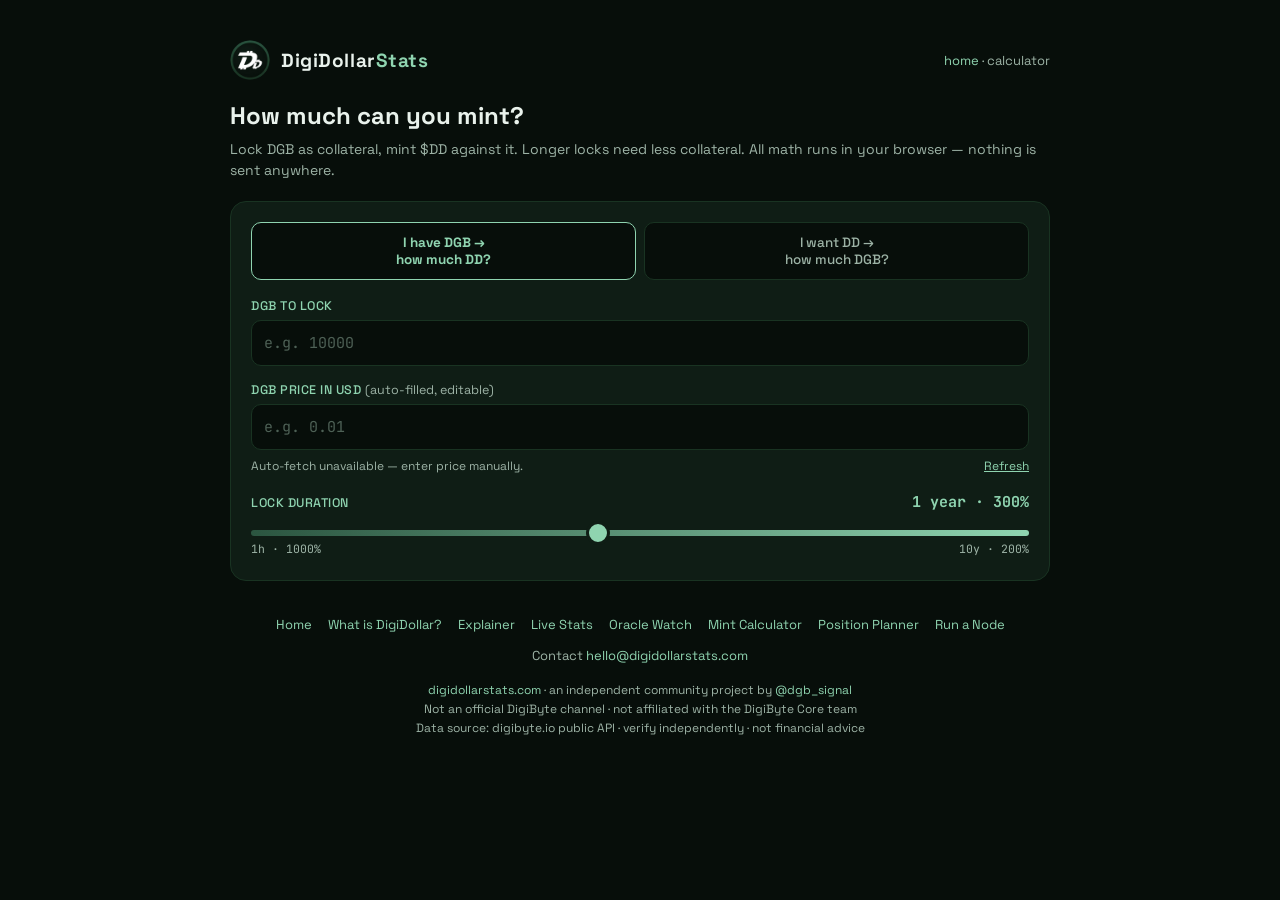
==== calculator.html @ 36911e1e "Add files via upload" ====
<!DOCTYPE html>
<html lang="en">
<head>
<meta charset="UTF-8">
<meta name="viewport" content="width=device-width, initial-scale=1">
<title>DigiDollar Mint Calculator — DigiDollarStats</title>
  <meta name="description" content="DigiDollar mint calculator: pick a lock duration and see the collateral ratio, DGB required per $DD, fixed USD debt, and unlock date — at the live DGB price.">
  <link rel="canonical" href="https://digidollarstats.com/calculator">
  <meta name="theme-color" content="#070E0A">
  <link rel="icon" href="/favicon.ico" sizes="any">
  <link rel="icon" type="image/png" sizes="32x32" href="/favicon-32x32.png">
  <link rel="apple-touch-icon" sizes="180x180" href="/apple-touch-icon.png">
  <meta property="og:title" content="DigiDollar Mint Calculator — DigiDollarStats">
  <meta property="og:description" content="See exactly how much DGB to lock per $DD minted, at every duration tier.">
  <meta property="og:image" content="https://digidollarstats.com/og-image.png">
  <meta name="twitter:card" content="summary_large_image">

<link rel="icon" type="image/png" sizes="16x16" href="/favicon-16x16.png">
<link rel="manifest" href="/site.webmanifest">
<meta property="og:type" content="website">
<meta property="og:url" content="https://digidollarstats.com/calculator">
<meta property="og:image:width" content="1200">
<meta property="og:image:height" content="630">
<meta property="og:site_name" content="DigiDollarStats">
<meta name="twitter:title" content="DigiDollar Mint Calculator — DigiDollarStats">
<meta name="twitter:description" content="Pick a lock duration and see the collateral ratio, DGB required per $DD, fixed USD debt, and unlock date. Live DGB price.">
<meta name="twitter:image" content="https://digidollarstats.com/og-image.png">
<link rel="preconnect" href="https://fonts.googleapis.com">
<link rel="preconnect" href="https://fonts.gstatic.com" crossorigin>
<link href="https://fonts.googleapis.com/css2?family=Space+Grotesk:wght@400;500;700&family=JetBrains+Mono:wght@400;600;700&display=swap" rel="stylesheet">
<style>
  :root{
    --bg:#070E0A; --card:#0F1D15; --ring:#2B5540; --ring-soft:#193322;
    --mint:#8FD4B0; --text:#E9F2EC; --muted:#9DB3A6; --amber:#D9B36C;
  }
  *{box-sizing:border-box;margin:0;padding:0}
  html{background:#070E0A}
  body{
    background:var(--bg); color:var(--text);
    font-family:'Space Grotesk',system-ui,sans-serif;
    min-height:100vh; display:flex; flex-direction:column; align-items:center;
    padding:26px 16px 50px;
  }
  .wrap{width:100%;max-width:540px}
  @media (min-width:900px){
    .wrap{max-width:820px}
    body{padding:40px 24px 70px}
  }

  header{display:flex;align-items:center;gap:11px;margin-bottom:22px}
  .crumb{margin-left:auto;font-size:13px;color:#9DB3A6}
  .crumb a{color:#8FD4B0;text-decoration:none}
  .crumb a:hover{text-decoration:underline}
  .bars{display:flex;align-items:flex-end;gap:3px;height:24px}
  .bars span{width:5px;background:linear-gradient(180deg,var(--mint),var(--ring));border-radius:2px}
  .bars span:nth-child(1){height:7px}.bars span:nth-child(2){height:11px}
  .bars span:nth-child(3){height:15px}.bars span:nth-child(4){height:20px}
  .bars span:nth-child(5){height:24px}
  .logo{width:40px;height:40px;border-radius:50%;object-fit:cover}
  .homelink{display:inline-flex;align-items:center;gap:11px;text-decoration:none;color:inherit}
  .brand{font-weight:700;letter-spacing:.03em;font-size:19px}
  .brand em{font-style:normal;color:var(--mint)}
  .brand small{display:block;font-weight:400;color:var(--muted);font-size:11.5px}

  h1{font-size:24px;font-weight:700;line-height:1.2;margin-bottom:8px}
  .sub{color:var(--muted);font-size:14px;line-height:1.5;margin-bottom:20px}

  .card{background:var(--card);border:1px solid var(--ring-soft);border-radius:16px;padding:20px;margin-bottom:16px}

  .modes{display:grid;grid-template-columns:1fr 1fr;gap:8px;margin-bottom:18px}
  .mode{
    background:var(--bg);border:1px solid var(--ring-soft);color:var(--muted);
    border-radius:10px;padding:11px 8px;font-family:inherit;font-size:13.5px;
    font-weight:500;cursor:pointer;
  }
  .mode.on{border-color:var(--mint);color:var(--mint);font-weight:700}
  .mode:focus-visible{outline:2px solid var(--mint);outline-offset:2px}

  label{display:block;font-size:12.5px;font-weight:500;letter-spacing:.04em;color:var(--mint);margin-bottom:6px;text-transform:uppercase}
  .hint{color:var(--muted);text-transform:none;letter-spacing:0;font-weight:400}
  input[type=text]{
    width:100%;background:var(--bg);border:1px solid var(--ring-soft);border-radius:10px;
    color:var(--text);font-family:'JetBrains Mono',monospace;font-size:15px;
    padding:12px;margin-bottom:16px;
  }
  input:focus{outline:2px solid var(--ring);outline-offset:1px}
  input::placeholder{color:#4E6156}

  .pricestatus{color:var(--muted);font-size:12px;margin:-10px 0 16px;display:flex;justify-content:space-between;align-items:center;gap:8px}
  .pricestatus .ok{color:var(--mint)}
  .pricestatus button{background:none;border:none;color:var(--mint);font-family:inherit;font-size:12px;cursor:pointer;padding:2px 0;text-decoration:underline}
  .pricestatus button:focus-visible{outline:2px solid var(--mint);outline-offset:2px}

  .tierlabel{display:flex;justify-content:space-between;align-items:baseline;margin-bottom:8px}
  .tierval{font-family:'JetBrains Mono',monospace;font-weight:700;color:var(--mint);font-size:15px}
  input[type=range]{
    width:100%;appearance:none;-webkit-appearance:none;height:6px;border-radius:3px;
    background:linear-gradient(90deg,var(--ring),var(--mint));outline:none;margin:6px 0 4px;
  }
  input[type=range]::-webkit-slider-thumb{
    appearance:none;-webkit-appearance:none;width:24px;height:24px;border-radius:50%;
    background:var(--mint);border:3px solid var(--card);cursor:pointer;
  }
  input[type=range]:focus-visible{outline:2px solid var(--mint);outline-offset:4px}
  .tiernote{display:flex;justify-content:space-between;color:var(--muted);font-size:11.5px;font-family:'JetBrains Mono',monospace;margin-bottom:4px}

  .results{display:none}
  .results.show{display:block}
  .big{
    text-align:center;padding:6px 0 14px;
  }
  .big .k{color:var(--muted);font-size:12.5px;letter-spacing:.05em;text-transform:uppercase;margin-bottom:6px}
  .big .v{font-family:'JetBrains Mono',monospace;font-weight:700;font-size:clamp(28px,7.5vw,38px);color:var(--mint)}
  .rows{border-top:1px solid var(--ring-soft)}
  .row{display:flex;justify-content:space-between;gap:12px;padding:11px 0;border-bottom:1px solid var(--ring-soft);font-size:14px}
  .row .k{color:var(--muted)}
  .row .v{font-family:'JetBrains Mono',monospace;font-weight:600;text-align:right}

  .warn{
    border-left:3px solid var(--amber);padding:10px 0 10px 14px;
    color:var(--muted);font-size:13px;line-height:1.6;margin-top:16px;
  }
  .warn b{color:var(--amber)}

  footer{color:var(--muted);font-size:12px;text-align:center;line-height:1.6;margin-top:6px}
  footer a{color:var(--mint);text-decoration:none}
  /* footer nav + contact */
  .footnav{display:flex;flex-wrap:wrap;justify-content:center;gap:8px 16px;margin-bottom:12px;font-size:13px;line-height:1.5}
  .footnav a{color:var(--mint);text-decoration:none}
  .footnav a:hover{text-decoration:underline}
  .footcontact{margin-bottom:14px;font-size:13px;color:var(--muted)}
  .footcontact a{color:var(--mint);text-decoration:none}
  .footcontact a:hover{text-decoration:underline}
  footer{border-top:1px solid var(--line);padding-top:18px}
</style>
<script type="application/ld+json">
{
  "@context": "https://schema.org",
  "@type": "WebApplication",
  "name": "DigiDollar Mint Calculator",
  "description": "Compare all ten DigiDollar lock durations: collateral ratio, DGB required per $DD minted, fixed USD debt, and unlock date.",
  "url": "https://digidollarstats.com/calculator",
  "applicationCategory": "FinanceApplication",
  "operatingSystem": "Any",
  "offers": {
    "@type": "Offer",
    "price": "0",
    "priceCurrency": "USD"
  },
  "isAccessibleForFree": true,
  "creator": {
    "@type": "Organization",
    "name": "DGB Signal",
    "url": "https://x.com/dgb_signal"
  },
  "creditText": "Independent community project. Not an official DigiByte channel. Not financial advice."
}
</script>
</head>
<body>
<div class="wrap">
  <header>
    <a class="homelink" href="/" aria-label="DigiDollarStats home">
    <img class="logo" src="/icon-192.png" width="40" height="40" alt="DigiDollarStats logo">
    <div class="brand">DigiDollar<em>Stats</em></div>
    </a>
    <nav class="crumb"><a href="/">home</a> · <span>calculator</span></nav>
  </header>

  <h1>How much can you mint?</h1>
  <p class="sub">Lock DGB as collateral, mint $DD against it. Longer locks need less collateral. All math runs in your browser — nothing is sent anywhere.</p>

  <div class="card">
    <div class="modes" role="tablist">
      <button class="mode on" id="modeDGB" role="tab">I have DGB →<br>how much DD?</button>
      <button class="mode" id="modeDD" role="tab">I want DD →<br>how much DGB?</button>
    </div>

    <label for="amount" id="amountLabel">DGB to lock</label>
    <input type="text" id="amount" inputmode="decimal" placeholder="e.g. 10000" autocomplete="off">

    <label for="price">DGB price in USD <span class="hint">(auto-filled, editable)</span></label>
    <input type="text" id="price" inputmode="decimal" placeholder="e.g. 0.01" autocomplete="off">
    <div class="pricestatus"><span id="priceStatus">Fetching live price…</span><button id="priceRefresh" type="button">Refresh</button></div>

    <div class="tierlabel">
      <label style="margin:0">Lock duration</label>
      <span class="tierval" id="tierText">1 year · 300%</span>
    </div>
    <input type="range" id="tier" min="0" max="9" step="1" value="4" aria-label="Lock duration tier">
    <div class="tiernote"><span>1h · 1000%</span><span>10y · 200%</span></div>
  </div>

  <div class="card results" id="results">
    <div class="big">
      <div class="k" id="resultLabel">You could mint</div>
      <div class="v" id="resultVal">—</div>
    </div>
    <div id="limitNote" style="display:none;text-align:center;color:var(--amber);font-size:13px;margin:-6px 0 12px"></div>
    <div class="rows">
      <div class="row"><span class="k">Collateral ratio</span><span class="v" id="rRatio">—</span></div>
      <div class="row"><span class="k">Collateral value</span><span class="v" id="rCollat">—</span></div>
      <div class="row"><span class="k">Debt (fixed in USD)</span><span class="v" id="rDebt">—</span></div>
      <div class="row"><span class="k">To unlock, burn</span><span class="v" id="rBurn">—</span></div>
      <div class="row"><span class="k">Earliest unlock date</span><span class="v" id="rDate">—</span></div>
    </div>
    <p class="warn"><b>Know the deal before you lock:</b> your debt is fixed in USD — you must burn the exact DD amount minted to unlock your collateral, and not before the timelock ends. No margin calls and no forced liquidations, but also <b>no early exit</b>. If you spend your DD, you'll need to reacquire that amount later. This is liquidity against your own coins — not free money.</p>
  </div>

  <footer>
    <nav class="footnav" aria-label="Footer">
      <a href="/">Home</a>
      <a href="/what-is-digidollar">What is DigiDollar?</a>
      <a href="/explain">Explainer</a>
      <a href="/live">Live Stats</a>
      <a href="/oracle">Oracle Watch</a>
      <a href="/calculator">Mint Calculator</a>
      <a href="/planner">Position Planner</a>
      <a href="/node">Run a Node</a>
    </nav>
    <div class="footcontact">Contact <a href="mailto:hello@digidollarstats.com">hello@digidollarstats.com</a></div>
    <a href="/">digidollarstats.com</a> · an independent community project by <a href="https://x.com/dgb_signal">@dgb_signal</a><br>
    Not an official DigiByte channel · not affiliated with the DigiByte Core team<br>
    Data source: digibyte.io public API · verify independently · not financial advice
  </footer>
</div>

<script>
  const TIERS = [
    {label:'1 hour',  ratio:1000, ms:3600e3},
    {label:'30 days', ratio:500,  ms:30*864e5},
    {label:'90 days', ratio:400,  ms:90*864e5},
    {label:'180 days',ratio:350,  ms:180*864e5},
    {label:'1 year',  ratio:300,  ms:365*864e5},
    {label:'2 years', ratio:275,  ms:730*864e5},
    {label:'3 years', ratio:250,  ms:1095*864e5},
    {label:'5 years', ratio:225,  ms:1825*864e5},
    {label:'7 years', ratio:212,  ms:2555*864e5},
    {label:'10 years',ratio:200,  ms:3650*864e5},
  ];

  const amount = document.getElementById('amount');
  const price = document.getElementById('price');
  const tier = document.getElementById('tier');
  const tierText = document.getElementById('tierText');
  const results = document.getElementById('results');
  const modeDGB = document.getElementById('modeDGB');
  const modeDD = document.getElementById('modeDD');
  const amountLabel = document.getElementById('amountLabel');

  let mode = 'dgb';

  const fmtUSD = n => '$' + n.toLocaleString('en-US',{minimumFractionDigits:2,maximumFractionDigits:2});
  const fmtDGB = n => n.toLocaleString('en-US',{maximumFractionDigits:2}) + ' DGB';
  const fmtDD  = n => n.toLocaleString('en-US',{minimumFractionDigits:2,maximumFractionDigits:2}) + ' $DD';

  function setMode(m){
    mode = m;
    modeDGB.classList.toggle('on', m==='dgb');
    modeDD.classList.toggle('on', m==='dd');
    amountLabel.textContent = m==='dgb' ? 'DGB to lock' : 'DD you want to mint';
    amount.placeholder = m==='dgb' ? 'e.g. 10000' : 'e.g. 100';
    calc();
  }
  modeDGB.addEventListener('click', ()=>setMode('dgb'));
  modeDD.addEventListener('click', ()=>setMode('dd'));

  function calc(){
    const t = TIERS[+tier.value];
    tierText.textContent = t.label + ' · ' + t.ratio + '%';

    const a = parseFloat(amount.value);
    const p = parseFloat(price.value);
    if (!isFinite(a) || a<=0 || !isFinite(p) || p<=0){ results.classList.remove('show'); return; }

    const ratio = t.ratio/100;
    let dd, dgb;
    if (mode==='dgb'){ dgb = a; dd = (a*p)/ratio; }
    else { dd = a; dgb = (a*ratio)/p; }

    const unlock = new Date(Date.now()+t.ms);

    document.getElementById('resultLabel').textContent = mode==='dgb' ? 'You could mint' : 'You would need to lock';
    document.getElementById('resultVal').textContent = mode==='dgb' ? fmtDD(dd) : fmtDGB(dgb);
    document.getElementById('rRatio').textContent = t.ratio + '% (' + t.label + ' lock)';
    document.getElementById('rCollat').textContent = fmtDGB(dgb) + ' ≈ ' + fmtUSD(dgb*p);
    document.getElementById('rDebt').textContent = fmtUSD(dd);
    document.getElementById('rBurn').textContent = fmtDD(dd);
    document.getElementById('rDate').textContent = unlock.toLocaleDateString('en-US',{year:'numeric',month:'short',day:'numeric'});
    const ln = document.getElementById('limitNote');
    if (dd < 100){ ln.textContent = '⚠ Below protocol minimum — mints start at $100 per transaction.'; ln.style.display='block'; }
    else if (dd > 100000){ ln.textContent = '⚠ Above protocol maximum — mints are capped at $100,000 per transaction.'; ln.style.display='block'; }
    else { ln.style.display='none'; }
    results.classList.add('show');
  }

  [amount, price].forEach(el=>el.addEventListener('input', calc));
  tier.addEventListener('input', calc);

  // ---- live price (CoinGecko), with manual fallback ----
  const priceStatus = document.getElementById('priceStatus');
  const priceRefresh = document.getElementById('priceRefresh');
  let priceEdited = false;
  price.addEventListener('input', ()=>{ priceEdited = true; priceStatus.textContent = 'Manual price'; });

  async function fetchPrice(force){
    if (priceEdited && !force) return;
    priceStatus.textContent = 'Fetching live price…';
    try{
      const r = await fetch('https://api.coingecko.com/api/v3/simple/price?ids=digibyte&vs_currencies=usd');
      if(!r.ok) throw new Error('HTTP '+r.status);
      const j = await r.json();
      const p = j?.digibyte?.usd;
      if(!isFinite(p) || p<=0) throw new Error('bad data');
      price.value = p;
      priceEdited = false;
      priceStatus.innerHTML = '<span class="ok">Live · CoinGecko · ' +
        new Date().toLocaleTimeString('en-US',{hour:'2-digit',minute:'2-digit'}) + '</span>';
      calc();
    }catch(e){
      priceStatus.textContent = 'Auto-fetch unavailable — enter price manually.';
    }
  }
  priceRefresh.addEventListener('click', ()=>fetchPrice(true));
  fetchPrice(false);
</script>
</body>
</html>
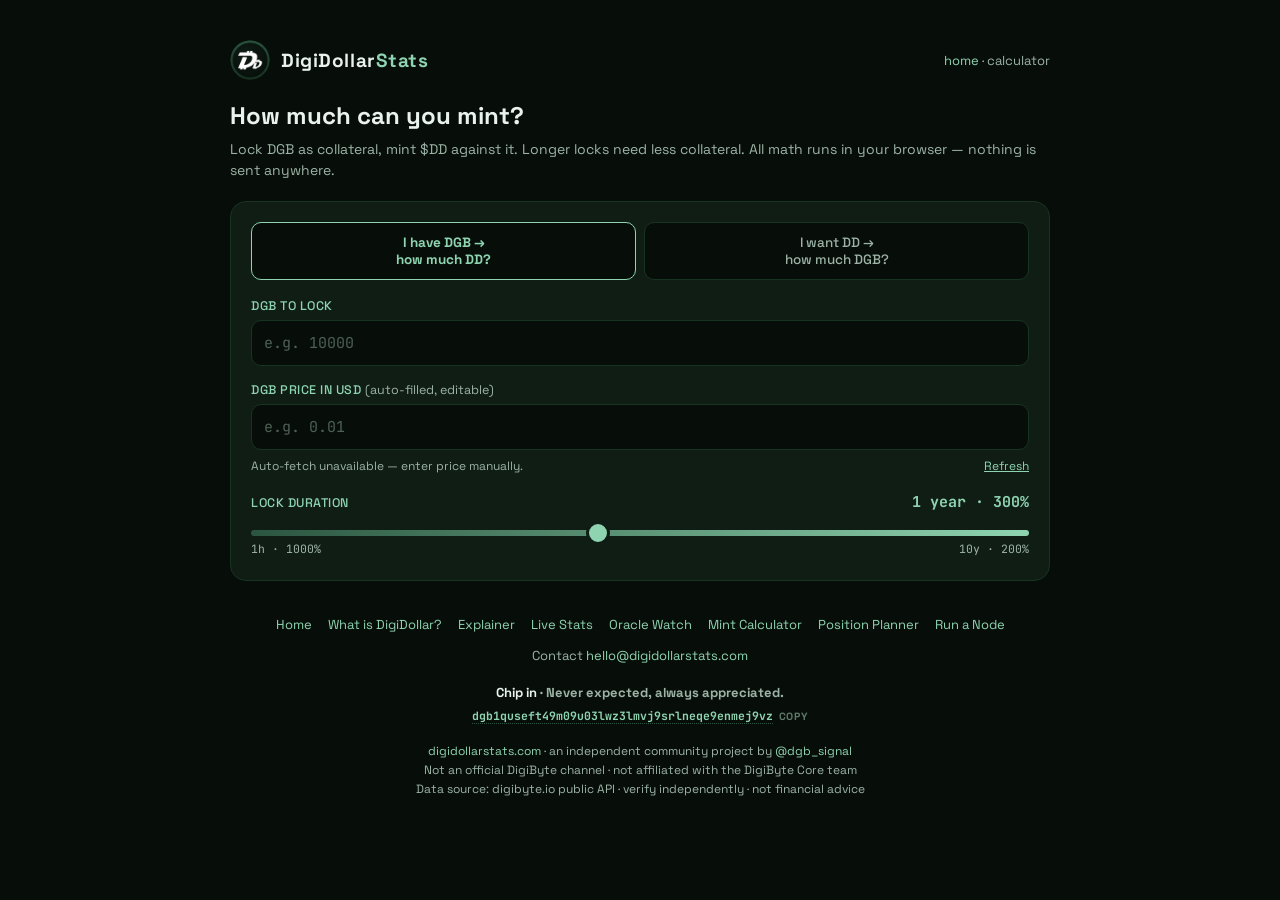
==== commit 937bdd15: "Add files via upload" ====
--- a/calculator.html
+++ b/calculator.html
@@ -12,7 +12,7 @@
   <link rel="apple-touch-icon" sizes="180x180" href="/apple-touch-icon.png">
   <meta property="og:title" content="DigiDollar Mint Calculator — DigiDollarStats">
   <meta property="og:description" content="See exactly how much DGB to lock per $DD minted, at every duration tier.">
-  <meta property="og:image" content="https://digidollarstats.com/og-image.png">
+  <meta property="og:image" content="https://digidollarstats.com/og-calculator.png">
   <meta name="twitter:card" content="summary_large_image">
 
 <link rel="icon" type="image/png" sizes="16x16" href="/favicon-16x16.png">
@@ -24,7 +24,7 @@
 <meta property="og:site_name" content="DigiDollarStats">
 <meta name="twitter:title" content="DigiDollar Mint Calculator — DigiDollarStats">
 <meta name="twitter:description" content="Pick a lock duration and see the collateral ratio, DGB required per $DD, fixed USD debt, and unlock date. Live DGB price.">
-<meta name="twitter:image" content="https://digidollarstats.com/og-image.png">
+<meta name="twitter:image" content="https://digidollarstats.com/og-calculator.png">
 <link rel="preconnect" href="https://fonts.googleapis.com">
 <link rel="preconnect" href="https://fonts.gstatic.com" crossorigin>
 <link href="https://fonts.googleapis.com/css2?family=Space+Grotesk:wght@400;500;700&family=JetBrains+Mono:wght@400;600;700&display=swap" rel="stylesheet">
@@ -131,6 +131,12 @@
   .footcontact{margin-bottom:14px;font-size:13px;color:var(--muted)}
   .footcontact a{color:var(--mint);text-decoration:none}
   .footcontact a:hover{text-decoration:underline}
+  .footdonate{margin-bottom:14px;font-size:13px;color:var(--muted);line-height:1.8;font-weight:700}
+  .footdonate .fdlabel{color:var(--text);font-weight:700}
+  .footdonate .fdaddr{font-family:'JetBrains Mono',monospace;font-weight:700;font-size:11.5px;color:var(--mint);cursor:pointer;word-break:break-all;border-bottom:1px dotted var(--ring)}
+  .footdonate .fdaddr:hover{color:var(--text)}
+  .footdonate .fdhint{font-weight:700;font-size:10.5px;letter-spacing:.05em;text-transform:uppercase;color:var(--dim,#5f7a6b);margin-left:6px;white-space:nowrap}
+  .footdonate .fdhint.ok{color:var(--mint)}
   footer{border-top:1px solid var(--line);padding-top:18px}
 </style>
 <script type="application/ld+json">
@@ -219,6 +225,10 @@
       <a href="/node">Run a Node</a>
     </nav>
     <div class="footcontact">Contact <a href="mailto:hello@digidollarstats.com">hello@digidollarstats.com</a></div>
+    <div class="footdonate">
+      <span class="fdlabel">Chip in</span> · Never expected, always appreciated.<br>
+      <span class="fdaddr" id="fdDgb" role="button" tabindex="0" title="Click to copy">dgb1quseft49m09u03lwz3lmvj9srlneqe9enmej9vz</span><span class="fdhint" id="fdDgbHint">copy</span>
+    </div>
     <a href="/">digidollarstats.com</a> · an independent community project by <a href="https://x.com/dgb_signal">@dgb_signal</a><br>
     Not an official DigiByte channel · not affiliated with the DigiByte Core team<br>
     Data source: digibyte.io public API · verify independently · not financial advice
@@ -324,5 +334,21 @@
   priceRefresh.addEventListener('click', ()=>fetchPrice(true));
   fetchPrice(false);
 </script>
+<script>
+(function(){
+  var addr = "dgb1quseft49m09u03lwz3lmvj9srlneqe9enmej9vz";
+  var fel = document.getElementById("fdDgb");
+  var fhint = document.getElementById("fdDgbHint");
+  if(!fel || !fhint) return;
+  function fcopy(){
+    navigator.clipboard.writeText(addr).then(function(){
+      fhint.classList.add("ok"); fhint.textContent = "copied \u2713";
+      setTimeout(function(){ fhint.classList.remove("ok"); fhint.textContent = "copy"; }, 1600);
+    }).catch(function(){});
+  }
+  fel.addEventListener("click", fcopy);
+  fel.addEventListener("keydown", function(e){ if(e.key==="Enter"||e.key===" "){ e.preventDefault(); fcopy(); } });
+})();
+</script>
 </body>
 </html>
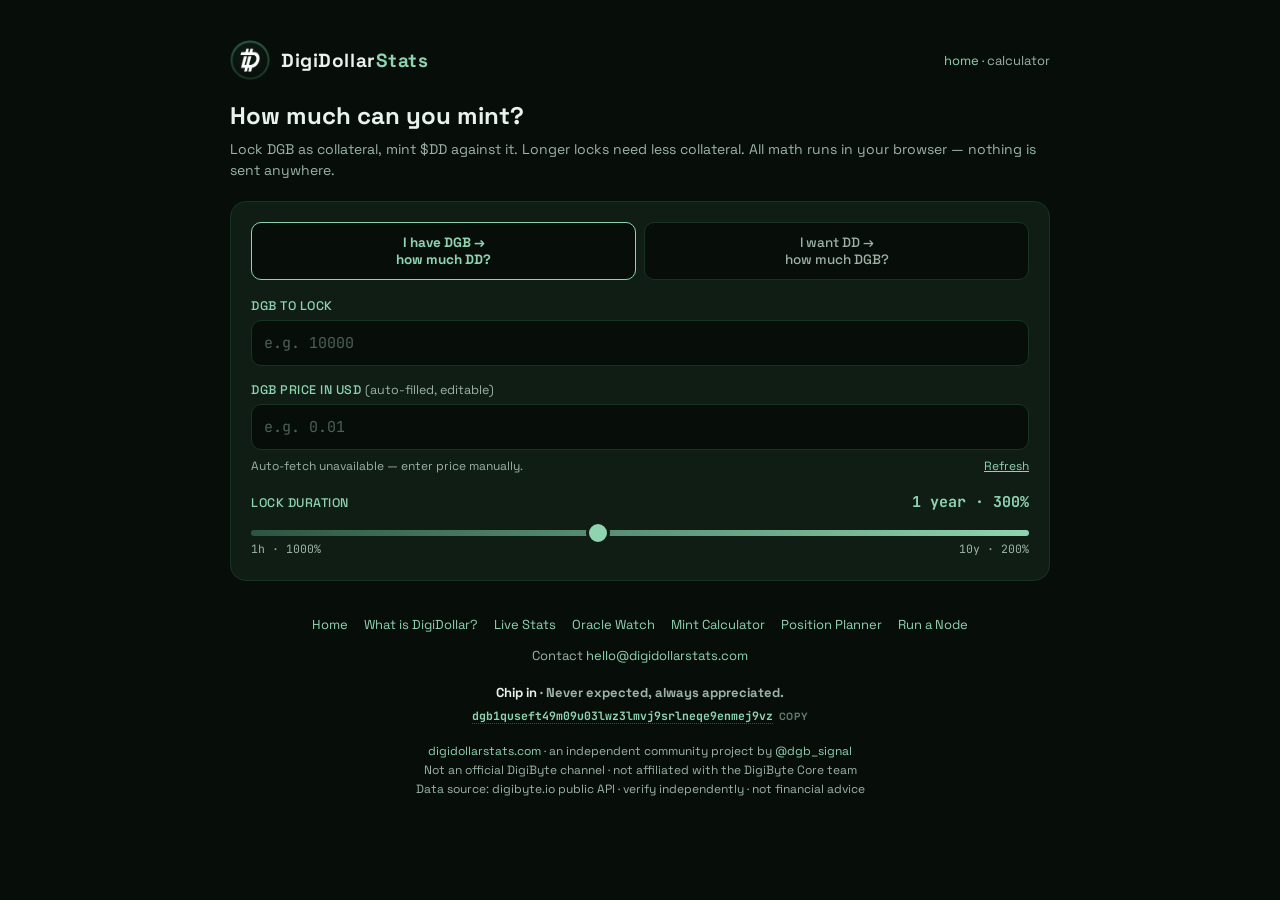
==== commit f3e1e206: "Add files via upload" ====
--- a/calculator.html
+++ b/calculator.html
@@ -217,7 +217,6 @@
     <nav class="footnav" aria-label="Footer">
       <a href="/">Home</a>
       <a href="/what-is-digidollar">What is DigiDollar?</a>
-      <a href="/explain">Explainer</a>
       <a href="/live">Live Stats</a>
       <a href="/oracle">Oracle Watch</a>
       <a href="/calculator">Mint Calculator</a>
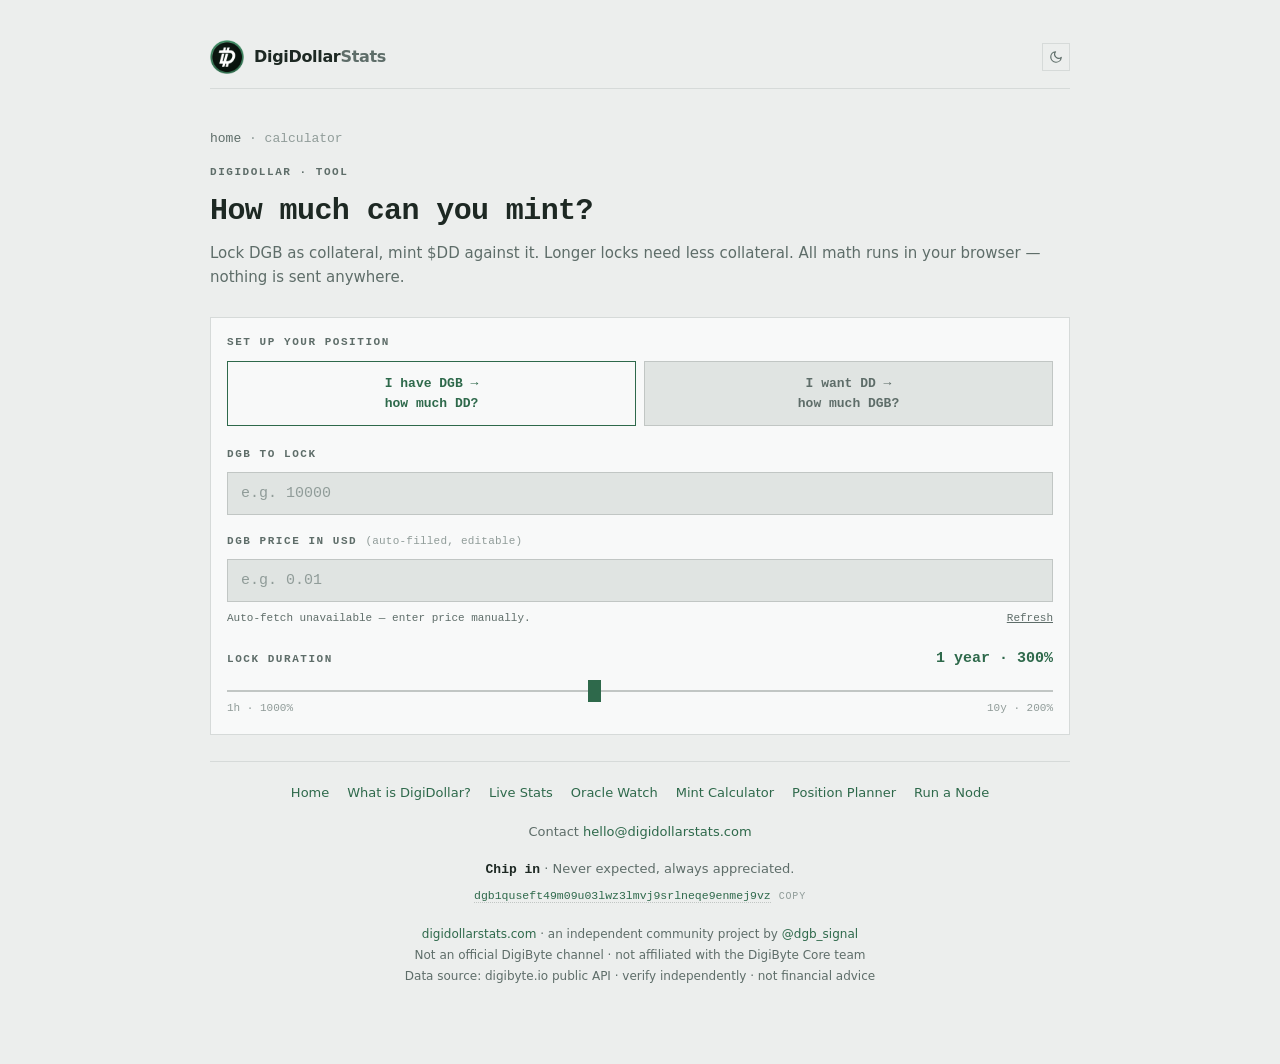
==== commit 5ba054ea: "Add files via upload" ====
--- a/calculator.html
+++ b/calculator.html
@@ -5,140 +5,396 @@
 <meta name="viewport" content="width=device-width, initial-scale=1">
 <title>DigiDollar Mint Calculator — DigiDollarStats</title>
   <meta name="description" content="DigiDollar mint calculator: pick a lock duration and see the collateral ratio, DGB required per $DD, fixed USD debt, and unlock date — at the live DGB price.">
+  <meta name="keywords" content="DigiDollar calculator, mint calculator, DGB collateral, collateral ratio, lock duration, DD minting">
   <link rel="canonical" href="https://digidollarstats.com/calculator">
-  <meta name="theme-color" content="#070E0A">
-  <link rel="icon" href="/favicon.ico" sizes="any">
-  <link rel="icon" type="image/png" sizes="32x32" href="/favicon-32x32.png">
-  <link rel="apple-touch-icon" sizes="180x180" href="/apple-touch-icon.png">
+
+  <meta property="og:type" content="website">
+  <meta property="og:url" content="https://digidollarstats.com/calculator">
+  <meta property="og:site_name" content="DigiDollarStats">
   <meta property="og:title" content="DigiDollar Mint Calculator — DigiDollarStats">
   <meta property="og:description" content="See exactly how much DGB to lock per $DD minted, at every duration tier.">
   <meta property="og:image" content="https://digidollarstats.com/og-calculator.png">
+  <meta property="og:image:width" content="1200">
+  <meta property="og:image:height" content="630">
   <meta name="twitter:card" content="summary_large_image">
-
-<link rel="icon" type="image/png" sizes="16x16" href="/favicon-16x16.png">
-<link rel="manifest" href="/site.webmanifest">
-<meta property="og:type" content="website">
-<meta property="og:url" content="https://digidollarstats.com/calculator">
-<meta property="og:image:width" content="1200">
-<meta property="og:image:height" content="630">
-<meta property="og:site_name" content="DigiDollarStats">
-<meta name="twitter:title" content="DigiDollar Mint Calculator — DigiDollarStats">
-<meta name="twitter:description" content="Pick a lock duration and see the collateral ratio, DGB required per $DD, fixed USD debt, and unlock date. Live DGB price.">
-<meta name="twitter:image" content="https://digidollarstats.com/og-calculator.png">
+  <meta name="twitter:title" content="DigiDollar Mint Calculator — DigiDollarStats">
+  <meta name="twitter:description" content="Pick a lock duration and see the collateral ratio, DGB required per $DD, fixed USD debt, and unlock date. Live DGB price.">
+  <meta name="twitter:image" content="https://digidollarstats.com/og-calculator.png">
+  <meta name="robots" content="index, follow">
+  <meta name="theme-color" content="#1A1D1C" id="themeColor">
+<script>
+(function(){
+  var t=null;
+  try{ t=localStorage.getItem('dds-theme'); }catch(e){}
+  if(t!=='light'&&t!=='dark'){
+    t=(window.matchMedia&&window.matchMedia('(prefers-color-scheme: light)').matches)?'light':'dark';
+  }
+  document.documentElement.setAttribute('data-theme',t);
+})();
+</script>
+  <link rel="icon" href="/favicon.ico" sizes="any">
+  <link rel="icon" type="image/png" sizes="32x32" href="/favicon-32x32-light.png" media="(prefers-color-scheme: light)">
+  <link rel="icon" type="image/png" sizes="16x16" href="/favicon-16x16-light.png" media="(prefers-color-scheme: light)">
+  <link rel="icon" type="image/png" sizes="32x32" href="/favicon-32x32.png">
+  <link rel="icon" type="image/png" sizes="16x16" href="/favicon-16x16.png">
+  <link rel="apple-touch-icon" sizes="180x180" href="/apple-touch-icon.png">
+  <link rel="manifest" href="/site.webmanifest">
+
 <link rel="preconnect" href="https://fonts.googleapis.com">
 <link rel="preconnect" href="https://fonts.gstatic.com" crossorigin>
-<link href="https://fonts.googleapis.com/css2?family=Space+Grotesk:wght@400;500;700&family=JetBrains+Mono:wght@400;600;700&display=swap" rel="stylesheet">
+<link href="https://fonts.googleapis.com/css2?family=IBM+Plex+Mono:wght@400;600&family=IBM+Plex+Sans:wght@400;600&display=swap" rel="stylesheet">
+
 <style>
   :root{
-    --bg:#070E0A; --card:#0F1D15; --ring:#2B5540; --ring-soft:#193322;
-    --mint:#8FD4B0; --text:#E9F2EC; --muted:#9DB3A6; --amber:#D9B36C;
-  }
+    /* ---- Ash · dark (default) ---- */
+    --field:#1A1D1C;
+    --panel:#232726;
+    --well:#151817;
+    --hover:#1F2322;
+    --rule:#333837;
+    --rule2:#4B5250;
+    --text:#E8ECEA;
+    --muted:#98A29F;
+    --dim:#6B7573;
+    --signal:#7FC9A4;
+    --amber:#D4A96A;
+
+    --mono:'IBM Plex Mono',ui-monospace,monospace;
+    --sans:'IBM Plex Sans',system-ui,sans-serif;
+
+    --t-hero:clamp(40px,13vw,68px);
+    --t-h1:clamp(23px,5.6vw,30px);
+    --t-h2:17px;
+    --t-body:15px;
+    --t-small:13px;
+    --t-micro:11px;
+
+    --gap:26px;
+  }
+  /* ---- Ash · light ---- */
+  html[data-theme="light"]{
+    --field:#ECEEED;
+    --panel:#F8F9F9;
+    --well:#E0E4E2;
+    --hover:#E7EAE9;
+    --rule:#D6DAD9;
+    --rule2:#C1C6C4;
+    --text:#1D2823;
+    --muted:#5E6D69;
+    --dim:#909C99;
+    --signal:#2E694B;
+    --amber:#8B6328;
+  }
+
   *{box-sizing:border-box;margin:0;padding:0}
-  html{background:#070E0A}
+  html{background:var(--field)}
   body{
-    background:var(--bg); color:var(--text);
-    font-family:'Space Grotesk',system-ui,sans-serif;
-    min-height:100vh; display:flex; flex-direction:column; align-items:center;
-    padding:26px 16px 50px;
-  }
-  .wrap{width:100%;max-width:540px}
-  @media (min-width:900px){
-    .wrap{max-width:820px}
-    body{padding:40px 24px 70px}
-  }
-
-  header{display:flex;align-items:center;gap:11px;margin-bottom:22px}
-  .crumb{margin-left:auto;font-size:13px;color:#9DB3A6}
-  .crumb a{color:#8FD4B0;text-decoration:none}
-  .crumb a:hover{text-decoration:underline}
-  .bars{display:flex;align-items:flex-end;gap:3px;height:24px}
-  .bars span{width:5px;background:linear-gradient(180deg,var(--mint),var(--ring));border-radius:2px}
-  .bars span:nth-child(1){height:7px}.bars span:nth-child(2){height:11px}
-  .bars span:nth-child(3){height:15px}.bars span:nth-child(4){height:20px}
-  .bars span:nth-child(5){height:24px}
-  .logo{width:40px;height:40px;border-radius:50%;object-fit:cover}
-  .homelink{display:inline-flex;align-items:center;gap:11px;text-decoration:none;color:inherit}
-  .brand{font-weight:700;letter-spacing:.03em;font-size:19px}
-  .brand em{font-style:normal;color:var(--mint)}
-  .brand small{display:block;font-weight:400;color:var(--muted);font-size:11.5px}
-
-  h1{font-size:24px;font-weight:700;line-height:1.2;margin-bottom:8px}
-  .sub{color:var(--muted);font-size:14px;line-height:1.5;margin-bottom:20px}
-
-  .card{background:var(--card);border:1px solid var(--ring-soft);border-radius:16px;padding:20px;margin-bottom:16px}
-
-  .modes{display:grid;grid-template-columns:1fr 1fr;gap:8px;margin-bottom:18px}
+    background:var(--field);
+    color:var(--text);
+    font-family:var(--sans);
+    font-size:var(--t-body);
+    line-height:1.6;
+    -webkit-font-smoothing:antialiased;
+    min-height:100vh;
+    display:flex;flex-direction:column;align-items:center;
+    padding:20px 18px 54px;
+  }
+  .wrap{width:100%;max-width:600px}
+  a{color:var(--signal)}
+  :focus-visible{outline:2px solid var(--signal);outline-offset:2px}
+
+  /* one label treatment for the whole page */
+  .eyebrow{
+    font-family:var(--mono);font-size:var(--t-micro);font-weight:600;
+    letter-spacing:.14em;text-transform:uppercase;color:var(--muted);
+  }
+
+  /* ---------- masthead ---------- */
+  .masthead{
+    display:flex;align-items:center;justify-content:space-between;gap:14px;
+    padding-bottom:14px;border-bottom:1px solid var(--rule);margin-bottom:30px;
+  }
+  .homelink{display:flex;align-items:center;gap:10px;text-decoration:none;color:inherit}
+  .logo{width:34px;height:34px;object-fit:cover;display:block}
+  html[data-theme="dark"]  .logo-lt{display:none}
+  html[data-theme="light"] .logo-dk{display:none}
+  .brand{font-family:var(--sans);font-weight:600;font-size:16px;letter-spacing:-.02em}
+  .brand em{font-style:normal;color:var(--muted)}
+  .status{display:inline-flex;align-items:center;gap:7px;white-space:nowrap}
+  .status .sdot{width:6px;height:6px;background:var(--signal);flex-shrink:0}
+  .controls{display:flex;align-items:center;gap:12px}
+  .themetoggle{
+    width:28px;height:28px;flex-shrink:0;
+    display:flex;align-items:center;justify-content:center;
+    background:transparent;border:1px solid var(--rule);color:var(--muted);
+    cursor:pointer;padding:0;
+  }
+  .themetoggle:hover{color:var(--signal);border-color:var(--rule2)}
+  .themetoggle svg{width:14px;height:14px}
+  html[data-theme="light"] .themetoggle .i-sun{display:none}
+  html[data-theme="dark"]  .themetoggle .i-moon{display:none}
+  .status.err{color:var(--amber)}
+  .status.err .sdot{background:var(--amber)}
+
+  /* ---------- hero ---------- */
+  h1{
+    font-family:var(--mono);font-weight:600;font-size:var(--t-h1);
+    line-height:1.25;letter-spacing:-.02em;margin-bottom:10px;
+  }
+  .lede{color:var(--muted);font-size:var(--t-body);max-width:54ch;margin-bottom:28px}
+
+  .readout{
+    background:var(--panel);border:1px solid var(--rule);
+    padding:22px 20px 20px;position:relative;margin-bottom:var(--gap);
+  }
+  .readout .eyebrow{display:block;margin-bottom:12px}
+  .supply{
+    font-family:var(--mono);font-weight:600;font-size:var(--t-hero);
+    line-height:1;letter-spacing:-.035em;font-variant-numeric:tabular-nums;
+    word-break:break-word;
+  }
+  .supply .unit{font-size:.26em;letter-spacing:0;color:var(--accent, var(--muted));margin-left:.4em;font-weight:400;white-space:nowrap}
+  .updated{color:var(--muted);font-size:var(--t-small);margin-top:14px;font-family:var(--mono)}
+
+  /* ---------- signature: collateral bar ---------- */
+  .backing{margin-top:20px;padding-top:18px;border-top:1px solid var(--rule)}
+  .backingtop{display:flex;justify-content:space-between;align-items:baseline;gap:12px;margin-bottom:9px}
+  .backingval{font-family:var(--mono);font-weight:600;font-size:var(--t-h2);font-variant-numeric:tabular-nums}
+  .track{position:relative;height:12px;background:var(--well);border:1px solid var(--rule)}
+  .fill{position:absolute;inset:1px auto 1px 1px;width:0;background:var(--signal)}
+  @media (prefers-reduced-motion:no-preference){.fill{transition:width .5s ease-out}}
+  .fill.warn{background:var(--amber)}
+  .tick{position:absolute;top:-4px;bottom:-4px;left:25%;width:1px;background:var(--accent, var(--rule2))}
+  .scale{
+    display:flex;justify-content:space-between;margin-top:7px;
+    font-family:var(--mono);font-size:10px;color:var(--muted);letter-spacing:.04em;
+  }
+  .scale .mid{position:absolute;left:25%;transform:translateX(-50%)}
+  .scalewrap{position:relative}
+  .backingnote{color:var(--muted);font-size:var(--t-small);margin-top:12px}
+
+  /* ---------- figures ---------- */
+  .figs{display:grid;grid-template-columns:1fr 1fr;gap:12px;margin-bottom:var(--gap)}
+  .fig{background:var(--panel);border:1px solid var(--rule);padding:15px;position:relative}
+  .fig .sharebtn{top:10px;right:10px}
+  .fig.sharing .eyebrow{padding-right:26px}
+  a.fig{display:block;text-decoration:none;color:inherit}
+  a.fig .go{position:absolute;right:12px;bottom:11px;color:var(--rule2);font-family:var(--mono);font-size:var(--t-small);line-height:1}
+  a.fig:hover{border-color:var(--rule2)}
+  a.fig:hover .go{color:var(--accent, var(--signal))}
+  .fig .eyebrow{display:block;margin-bottom:8px}
+  .fig .eyebrow .coin{width:13px;height:13px;vertical-align:-2px;margin-right:6px}
+  .figv{
+    display:block;font-family:var(--mono);font-weight:600;font-size:var(--t-h2);
+    line-height:1.2;font-variant-numeric:tabular-nums;word-break:break-word;
+  }
+
+  /* ---------- status panel ---------- */
+  .panel{background:var(--panel);border:1px solid var(--rule);padding:16px;margin-bottom:var(--gap)}
+  .panel .eyebrow{display:block;margin-bottom:10px}
+  .srow{
+    display:flex;justify-content:space-between;align-items:baseline;gap:16px;
+    padding:10px 0;border-bottom:1px solid var(--rule);
+  }
+  .srow .k{color:var(--muted);font-size:var(--t-small)}
+  .srow .v{
+    font-family:var(--mono);font-weight:600;font-size:var(--t-small);
+    font-variant-numeric:tabular-nums;text-align:right;
+  }
+  .srow .v.warn{color:var(--amber)}
+
+  details.notes{margin-top:2px}
+  details.notes summary{
+    cursor:pointer;list-style:none;padding:12px 0;color:var(--muted);
+    font-size:var(--t-small);font-family:var(--mono);
+  }
+  details.notes summary::-webkit-details-marker{display:none}
+  details.notes summary::after{content:" [+]";color:var(--rule2)}
+  details.notes[open] summary::after{content:" [–]"}
+  details.notes ul{list-style:none;padding-bottom:8px}
+  details.notes li{color:var(--muted);font-size:var(--t-small);padding:7px 0;border-top:1px solid var(--rule)}
+  details.notes li b{color:var(--text);font-weight:600;font-family:var(--mono)}
+
+  /* ---------- tools ---------- */
+  .tools{border-top:1px solid var(--rule);margin-bottom:var(--gap)}
+  .tools .eyebrow{display:block;padding:16px 0 4px}
+  .tool{
+    display:block;text-decoration:none;color:inherit;
+    padding:15px 30px 15px 0;border-bottom:1px solid var(--rule);position:relative;
+  }
+  .tool h3{font-family:var(--mono);font-weight:600;font-size:var(--t-h2);letter-spacing:-.01em;margin-bottom:4px}
+  .tool p{color:var(--muted);font-size:var(--t-small);max-width:56ch}
+  .tool .go{position:absolute;right:2px;top:16px;color:var(--rule2);font-family:var(--mono)}
+  .tool:hover{background:var(--hover)}
+  .tool:hover .go{color:var(--accent, var(--signal))}
+  .tool:hover h3{color:var(--signal)}
+
+  /* ---------- house rules ---------- */
+  .house{
+    border-left:2px solid var(--rule2);padding:2px 0 2px 16px;
+    color:var(--muted);font-size:var(--t-small);margin-bottom:34px;
+  }
+  .house b{color:var(--text);font-weight:600;font-family:var(--mono)}
+
+  /* ---------- share ---------- */
+  .sharebtn{
+    position:absolute;top:16px;right:16px;width:28px;height:28px;
+    display:flex;align-items:center;justify-content:center;
+    background:transparent;border:1px solid var(--rule);color:var(--muted);
+    cursor:pointer;padding:0;
+  }
+  .sharebtn:hover{color:var(--signal);border-color:var(--rule2)}
+  .sharebtn svg{width:14px;height:14px}
+  .sharebtn.ok{color:var(--signal);border-color:var(--rule2)}
+
+  /* ---------- calculator page only ---------- */
+  .crumb{font-family:var(--mono);font-size:var(--t-small);color:var(--dim);margin-bottom:14px}
+  .crumb a{color:var(--muted);text-decoration:none}
+  .crumb a:hover{color:var(--signal)}
+  .kicker{display:block;margin-bottom:12px}
+  .lede{max-width:none}
+
+  /* ---------- form controls (shared by calculator + planner) ---------- */
+  label,.fld{
+    display:block;font-family:var(--mono);font-size:var(--t-micro);font-weight:600;
+    letter-spacing:.14em;text-transform:uppercase;color:var(--muted);margin-bottom:8px;
+  }
+  .hint{text-transform:none;letter-spacing:.02em;font-weight:400;color:var(--dim)}
+
+  input[type=text],input[type=date]{
+    width:100%;background:var(--well);border:1px solid var(--rule2);color:var(--text);
+    font-family:var(--mono);font-size:15px;font-weight:600;padding:12px 13px;
+    font-variant-numeric:tabular-nums;
+  }
+  input[type=text]:focus,input[type=date]:focus{outline:none;border-color:var(--signal)}
+  input::placeholder{color:var(--dim);font-weight:400}
+  input[type=date]{color-scheme:dark}
+  html[data-theme="light"] input[type=date]{color-scheme:light}
+
+  input[type=range]{
+    width:100%;appearance:none;-webkit-appearance:none;height:2px;
+    background:var(--rule2);outline:none;margin:12px 0 8px;
+  }
+  input[type=range]::-webkit-slider-thumb{
+    appearance:none;-webkit-appearance:none;width:13px;height:22px;
+    background:var(--signal);border:none;cursor:pointer;
+  }
+  input[type=range]::-moz-range-thumb{
+    width:13px;height:22px;background:var(--signal);
+    border:none;border-radius:0;cursor:pointer;
+  }
+  input[type=range]:focus-visible{outline:2px solid var(--signal);outline-offset:6px}
+
+  .segs{display:grid;grid-template-columns:1fr 1fr;gap:8px;margin-bottom:20px}
   .mode{
-    background:var(--bg);border:1px solid var(--ring-soft);color:var(--muted);
-    border-radius:10px;padding:11px 8px;font-family:inherit;font-size:13.5px;
-    font-weight:500;cursor:pointer;
-  }
-  .mode.on{border-color:var(--mint);color:var(--mint);font-weight:700}
-  .mode:focus-visible{outline:2px solid var(--mint);outline-offset:2px}
-
-  label{display:block;font-size:12.5px;font-weight:500;letter-spacing:.04em;color:var(--mint);margin-bottom:6px;text-transform:uppercase}
-  .hint{color:var(--muted);text-transform:none;letter-spacing:0;font-weight:400}
-  input[type=text]{
-    width:100%;background:var(--bg);border:1px solid var(--ring-soft);border-radius:10px;
-    color:var(--text);font-family:'JetBrains Mono',monospace;font-size:15px;
-    padding:12px;margin-bottom:16px;
-  }
-  input:focus{outline:2px solid var(--ring);outline-offset:1px}
-  input::placeholder{color:#4E6156}
-
-  .pricestatus{color:var(--muted);font-size:12px;margin:-10px 0 16px;display:flex;justify-content:space-between;align-items:center;gap:8px}
-  .pricestatus .ok{color:var(--mint)}
-  .pricestatus button{background:none;border:none;color:var(--mint);font-family:inherit;font-size:12px;cursor:pointer;padding:2px 0;text-decoration:underline}
-  .pricestatus button:focus-visible{outline:2px solid var(--mint);outline-offset:2px}
-
-  .tierlabel{display:flex;justify-content:space-between;align-items:baseline;margin-bottom:8px}
-  .tierval{font-family:'JetBrains Mono',monospace;font-weight:700;color:var(--mint);font-size:15px}
-  input[type=range]{
-    width:100%;appearance:none;-webkit-appearance:none;height:6px;border-radius:3px;
-    background:linear-gradient(90deg,var(--ring),var(--mint));outline:none;margin:6px 0 4px;
-  }
-  input[type=range]::-webkit-slider-thumb{
-    appearance:none;-webkit-appearance:none;width:24px;height:24px;border-radius:50%;
-    background:var(--mint);border:3px solid var(--card);cursor:pointer;
-  }
-  input[type=range]:focus-visible{outline:2px solid var(--mint);outline-offset:4px}
-  .tiernote{display:flex;justify-content:space-between;color:var(--muted);font-size:11.5px;font-family:'JetBrains Mono',monospace;margin-bottom:4px}
-
+    background:var(--well);border:1px solid var(--rule2);color:var(--muted);
+    font-family:var(--mono);font-size:var(--t-small);font-weight:600;line-height:1.5;
+    padding:12px 8px;cursor:pointer;text-align:center;
+  }
+  .mode:hover{color:var(--text);border-color:var(--muted)}
+  .mode.on{border-color:var(--signal);color:var(--signal);background:var(--panel)}
+  .mode:focus-visible{outline:2px solid var(--signal);outline-offset:2px}
+
+  .btns{display:flex;gap:10px;flex-wrap:wrap}
+  button.act{
+    flex:1;min-width:160px;font-family:var(--mono);font-size:var(--t-small);font-weight:600;
+    letter-spacing:.04em;padding:14px 12px;cursor:pointer;border:1px solid transparent;
+  }
+  button.act:focus-visible{outline:2px solid var(--signal);outline-offset:2px}
+  .act.primary{background:var(--signal);color:var(--field);border-color:var(--signal)}
+  .act.primary:hover{opacity:.9}
+  .act.secondary{background:var(--well);color:var(--text);border-color:var(--rule2)}
+  .act.secondary:hover{border-color:var(--muted)}
+  .act.copied{border-color:var(--signal);color:var(--signal)}
+
+  .tierlabel{display:flex;justify-content:space-between;align-items:baseline;gap:12px;margin-bottom:4px}
+  .tierlabel .fld,.tierlabel label{margin:0}
+  .tierval{
+    font-family:var(--mono);font-weight:600;font-size:var(--t-body);
+    color:var(--signal);font-variant-numeric:tabular-nums;
+  }
+  .tiernote{
+    display:flex;justify-content:space-between;gap:12px;
+    font-family:var(--mono);font-size:var(--t-micro);color:var(--dim);
+  }
+
+  /* price status line */
+  .pricestatus{
+    display:flex;justify-content:space-between;align-items:baseline;gap:10px;
+    font-family:var(--mono);font-size:var(--t-micro);color:var(--muted);margin:8px 0 20px;
+  }
+  .pricestatus .ok{color:var(--signal)}
+  .pricestatus button{
+    background:none;border:none;color:var(--muted);font-family:var(--mono);
+    font-size:var(--t-micro);cursor:pointer;padding:0;text-decoration:underline;
+  }
+  .pricestatus button:hover{color:var(--signal)}
+  .pricestatus button:focus-visible{outline:2px solid var(--signal);outline-offset:2px}
+
+  .field{margin-bottom:18px}
+  .field:last-child{margin-bottom:0}
+
+  /* results */
   .results{display:none}
   .results.show{display:block}
-  .big{
-    text-align:center;padding:6px 0 14px;
-  }
-  .big .k{color:var(--muted);font-size:12.5px;letter-spacing:.05em;text-transform:uppercase;margin-bottom:6px}
-  .big .v{font-family:'JetBrains Mono',monospace;font-weight:700;font-size:clamp(28px,7.5vw,38px);color:var(--mint)}
-  .rows{border-top:1px solid var(--ring-soft)}
-  .row{display:flex;justify-content:space-between;gap:12px;padding:11px 0;border-bottom:1px solid var(--ring-soft);font-size:14px}
-  .row .k{color:var(--muted)}
-  .row .v{font-family:'JetBrains Mono',monospace;font-weight:600;text-align:right}
-
-  .warn{
-    border-left:3px solid var(--amber);padding:10px 0 10px 14px;
-    color:var(--muted);font-size:13px;line-height:1.6;margin-top:16px;
-  }
-  .warn b{color:var(--amber)}
-
-  footer{color:var(--muted);font-size:12px;text-align:center;line-height:1.6;margin-top:6px}
-  footer a{color:var(--mint);text-decoration:none}
-  /* footer nav + contact */
-  .footnav{display:flex;flex-wrap:wrap;justify-content:center;gap:8px 16px;margin-bottom:12px;font-size:13px;line-height:1.5}
-  .footnav a{color:var(--mint);text-decoration:none}
+  .big{text-align:center;padding:4px 0 16px}
+  .big .k{
+    font-family:var(--mono);font-size:var(--t-micro);font-weight:600;letter-spacing:.14em;
+    text-transform:uppercase;color:var(--muted);margin-bottom:10px;
+  }
+  .big .v{
+    font-family:var(--mono);font-weight:600;font-size:clamp(26px,7vw,36px);
+    line-height:1.1;letter-spacing:-.02em;color:var(--signal);font-variant-numeric:tabular-nums;
+  }
+  .limitnote{
+    text-align:center;color:var(--amber);font-family:var(--mono);
+    font-size:var(--t-small);margin:-8px 0 14px;
+  }
+  .rows{border-top:1px solid var(--rule)}
+  .srow:last-child{border-bottom:none}
+  .panel .house{margin:18px 0 0}
+  .house.amber{border-left-color:var(--amber)}
+  .house.amber b{color:var(--amber)}
+  /* ---------- footer ---------- */
+  footer{border-top:1px solid var(--rule);padding-top:20px;color:var(--muted);font-size:12px;line-height:1.75;text-align:center}
+  .footnav{display:flex;flex-wrap:wrap;justify-content:center;gap:6px 18px;margin-bottom:16px;font-size:var(--t-small)}
+  .footnav a{text-decoration:none}
   .footnav a:hover{text-decoration:underline}
-  .footcontact{margin-bottom:14px;font-size:13px;color:var(--muted)}
-  .footcontact a{color:var(--mint);text-decoration:none}
-  .footcontact a:hover{text-decoration:underline}
-  .footdonate{margin-bottom:14px;font-size:13px;color:var(--muted);line-height:1.8;font-weight:700}
-  .footdonate .fdlabel{color:var(--text);font-weight:700}
-  .footdonate .fdaddr{font-family:'JetBrains Mono',monospace;font-weight:700;font-size:11.5px;color:var(--mint);cursor:pointer;word-break:break-all;border-bottom:1px dotted var(--ring)}
-  .footdonate .fdaddr:hover{color:var(--text)}
-  .footdonate .fdhint{font-weight:700;font-size:10.5px;letter-spacing:.05em;text-transform:uppercase;color:var(--dim,#5f7a6b);margin-left:6px;white-space:nowrap}
-  .footdonate .fdhint.ok{color:var(--mint)}
-  footer{border-top:1px solid var(--line);padding-top:18px}
+  .footcontact{margin-bottom:14px;font-size:var(--t-small)}
+  .footcontact a{text-decoration:none}
+  .footdonate{margin-bottom:16px;font-size:var(--t-small);line-height:1.9}
+  .footdonate .fdlabel{color:var(--text);font-weight:600;font-family:var(--mono)}
+  .fdaddr{
+    font-family:var(--mono);font-size:11.5px;color:var(--signal);cursor:pointer;
+    word-break:break-all;border-bottom:1px dotted var(--rule2);
+  }
+  .fdaddr:hover{color:var(--text)}
+  .fdhint{font-family:var(--mono);font-size:10px;letter-spacing:.08em;text-transform:uppercase;color:var(--dim);margin-left:8px;white-space:nowrap}
+  .fdhint.ok{color:var(--signal)}
+  footer a{text-decoration:none}
+  footer a:hover{text-decoration:underline}
+
+  /* ---------- desktop ---------- */
+  @media (min-width:900px){
+    body{padding:40px 24px 76px}
+    .wrap{max-width:860px}
+    .masthead{margin-bottom:40px}
+    .figs{grid-template-columns:repeat(4,1fr)}
+    .fig{padding:16px}
+    .tools{display:grid;grid-template-columns:1fr 1fr;gap:0 40px;align-items:start}
+    .tools .eyebrow{grid-column:1 / -1}
+  }
 </style>
+
+<script type="application/ld+json">
+{
+  "@context": "https://schema.org",
+  "@type": "WebSite",
+  "name": "DigiDollarStats",
+  "alternateName": ["DigiDollar Stats", "digidollarstats.com"],
+  "url": "https://digidollarstats.com/"
+}
+</script>
 <script type="application/ld+json">
 {
   "@context": "https://schema.org",
@@ -165,52 +421,70 @@
 </head>
 <body>
 <div class="wrap">
-  <header>
+
+  <div class="masthead">
     <a class="homelink" href="/" aria-label="DigiDollarStats home">
-    <img class="logo" src="/icon-192.png" width="40" height="40" alt="DigiDollarStats logo">
-    <div class="brand">DigiDollar<em>Stats</em></div>
+      <img class="logo logo-dk" src="/icon-192-mint.png" alt="" width="192" height="192">
+      <img class="logo logo-lt" src="/icon-192-light.png" alt="" width="192" height="192">
+      <span class="brand">DigiDollar<em>Stats</em></span>
     </a>
-    <nav class="crumb"><a href="/">home</a> · <span>calculator</span></nav>
-  </header>
-
+    <span class="controls">
+      <button class="themetoggle" id="themeToggle" type="button" aria-label="Switch colour theme" title="Switch colour theme">
+        <svg class="i-moon" viewBox="0 0 24 24" fill="none" stroke="currentColor" stroke-width="2" stroke-linecap="round" stroke-linejoin="round"><path d="M21 12.8A9 9 0 1 1 11.2 3a7 7 0 0 0 9.8 9.8z"/></svg>
+        <svg class="i-sun" viewBox="0 0 24 24" fill="none" stroke="currentColor" stroke-width="2" stroke-linecap="round" stroke-linejoin="round"><circle cx="12" cy="12" r="4.2"/><path d="M12 2.4v2.2M12 19.4v2.2M4.2 4.2l1.6 1.6M18.2 18.2l1.6 1.6M2.4 12h2.2M19.4 12h2.2M4.2 19.8l1.6-1.6M18.2 5.8l1.6-1.6"/></svg>
+      </button>
+    </span>
+  </div>
+
+  <p class="crumb"><a href="/">home</a> · calculator</p>
+
+  <span class="eyebrow kicker">DigiDollar · Tool</span>
   <h1>How much can you mint?</h1>
-  <p class="sub">Lock DGB as collateral, mint $DD against it. Longer locks need less collateral. All math runs in your browser — nothing is sent anywhere.</p>
-
-  <div class="card">
-    <div class="modes" role="tablist">
-      <button class="mode on" id="modeDGB" role="tab">I have DGB →<br>how much DD?</button>
-      <button class="mode" id="modeDD" role="tab">I want DD →<br>how much DGB?</button>
+  <p class="lede">Lock DGB as collateral, mint $DD against it. Longer locks need less collateral. All math runs in your browser — nothing is sent anywhere.</p>
+
+  <div class="panel">
+    <h2 class="eyebrow">Set up your position</h2>
+    <div class="segs" role="tablist">
+      <button class="mode on" id="modeDGB" role="tab" type="button" aria-selected="true">I have DGB →<br>how much DD?</button>
+      <button class="mode" id="modeDD" role="tab" type="button" aria-selected="false">I want DD →<br>how much DGB?</button>
     </div>
 
-    <label for="amount" id="amountLabel">DGB to lock</label>
-    <input type="text" id="amount" inputmode="decimal" placeholder="e.g. 10000" autocomplete="off">
-
-    <label for="price">DGB price in USD <span class="hint">(auto-filled, editable)</span></label>
-    <input type="text" id="price" inputmode="decimal" placeholder="e.g. 0.01" autocomplete="off">
-    <div class="pricestatus"><span id="priceStatus">Fetching live price…</span><button id="priceRefresh" type="button">Refresh</button></div>
-
-    <div class="tierlabel">
-      <label style="margin:0">Lock duration</label>
-      <span class="tierval" id="tierText">1 year · 300%</span>
+    <div class="field">
+      <label for="amount" id="amountLabel">DGB to lock</label>
+      <input type="text" id="amount" inputmode="decimal" placeholder="e.g. 10000" autocomplete="off">
     </div>
-    <input type="range" id="tier" min="0" max="9" step="1" value="4" aria-label="Lock duration tier">
-    <div class="tiernote"><span>1h · 1000%</span><span>10y · 200%</span></div>
+
+    <div class="field">
+      <label for="price">DGB price in USD <span class="hint">(auto-filled, editable)</span></label>
+      <input type="text" id="price" inputmode="decimal" placeholder="e.g. 0.01" autocomplete="off">
+      <div class="pricestatus"><span id="priceStatus">Fetching live price…</span><button id="priceRefresh" type="button">Refresh</button></div>
+    </div>
+
+    <div class="field">
+      <div class="tierlabel">
+        <label for="tier">Lock duration</label>
+        <span class="tierval" id="tierText">1 year · 300%</span>
+      </div>
+      <input type="range" id="tier" min="0" max="9" step="1" value="4" aria-label="Lock duration tier">
+      <div class="tiernote"><span>1h · 1000%</span><span>10y · 200%</span></div>
+    </div>
   </div>
 
-  <div class="card results" id="results">
+  <div class="panel results" id="results">
+    <h2 class="eyebrow">Result</h2>
     <div class="big">
       <div class="k" id="resultLabel">You could mint</div>
       <div class="v" id="resultVal">—</div>
     </div>
-    <div id="limitNote" style="display:none;text-align:center;color:var(--amber);font-size:13px;margin:-6px 0 12px"></div>
+    <div class="limitnote" id="limitNote" style="display:none"></div>
     <div class="rows">
-      <div class="row"><span class="k">Collateral ratio</span><span class="v" id="rRatio">—</span></div>
-      <div class="row"><span class="k">Collateral value</span><span class="v" id="rCollat">—</span></div>
-      <div class="row"><span class="k">Debt (fixed in USD)</span><span class="v" id="rDebt">—</span></div>
-      <div class="row"><span class="k">To unlock, burn</span><span class="v" id="rBurn">—</span></div>
-      <div class="row"><span class="k">Earliest unlock date</span><span class="v" id="rDate">—</span></div>
+      <div class="srow"><span class="k">Collateral ratio</span><span class="v" id="rRatio">—</span></div>
+      <div class="srow"><span class="k">Collateral value</span><span class="v" id="rCollat">—</span></div>
+      <div class="srow"><span class="k">Debt (fixed in USD)</span><span class="v" id="rDebt">—</span></div>
+      <div class="srow"><span class="k">To unlock, burn</span><span class="v" id="rBurn">—</span></div>
+      <div class="srow"><span class="k">Earliest unlock date</span><span class="v" id="rDate">—</span></div>
     </div>
-    <p class="warn"><b>Know the deal before you lock:</b> your debt is fixed in USD — you must burn the exact DD amount minted to unlock your collateral, and not before the timelock ends. No margin calls and no forced liquidations, but also <b>no early exit</b>. If you spend your DD, you'll need to reacquire that amount later. This is liquidity against your own coins — not free money.</p>
+    <div class="house amber"><b>Know the deal before you lock:</b> your debt is fixed in USD — you must burn the exact DD amount minted to unlock your collateral, and not before the timelock ends. No margin calls and no forced liquidations, but also <b>no early exit</b>. If you spend your DD, you'll need to reacquire that amount later. This is liquidity against your own coins — not free money.</div>
   </div>
 
   <footer>
@@ -335,6 +609,29 @@
 </script>
 <script>
 (function(){
+    var root = document.documentElement;
+    var meta = document.getElementById('themeColor');
+    var btn  = document.getElementById('themeToggle');
+    function sync(){
+      if (!meta) return;
+      var f = getComputedStyle(root).getPropertyValue('--field').trim();
+      if (f) meta.setAttribute('content', f);
+    }
+    window.ddsSyncThemeColor = sync;
+    function apply(t){
+      root.setAttribute('data-theme', t);
+      if (btn) btn.setAttribute('aria-label', t === 'dark' ? 'Switch to light theme' : 'Switch to dark theme');
+      try{ localStorage.setItem('dds-theme', t); }catch(e){}
+      sync();
+    }
+    apply(root.getAttribute('data-theme') === 'light' ? 'light' : 'dark');
+    if (btn) btn.addEventListener('click', function(){
+      apply(root.getAttribute('data-theme') === 'light' ? 'dark' : 'light');
+    });
+  })();
+</script>
+<script>
+(function(){
   var addr = "dgb1quseft49m09u03lwz3lmvj9srlneqe9enmej9vz";
   var fel = document.getElementById("fdDgb");
   var fhint = document.getElementById("fdDgbHint");
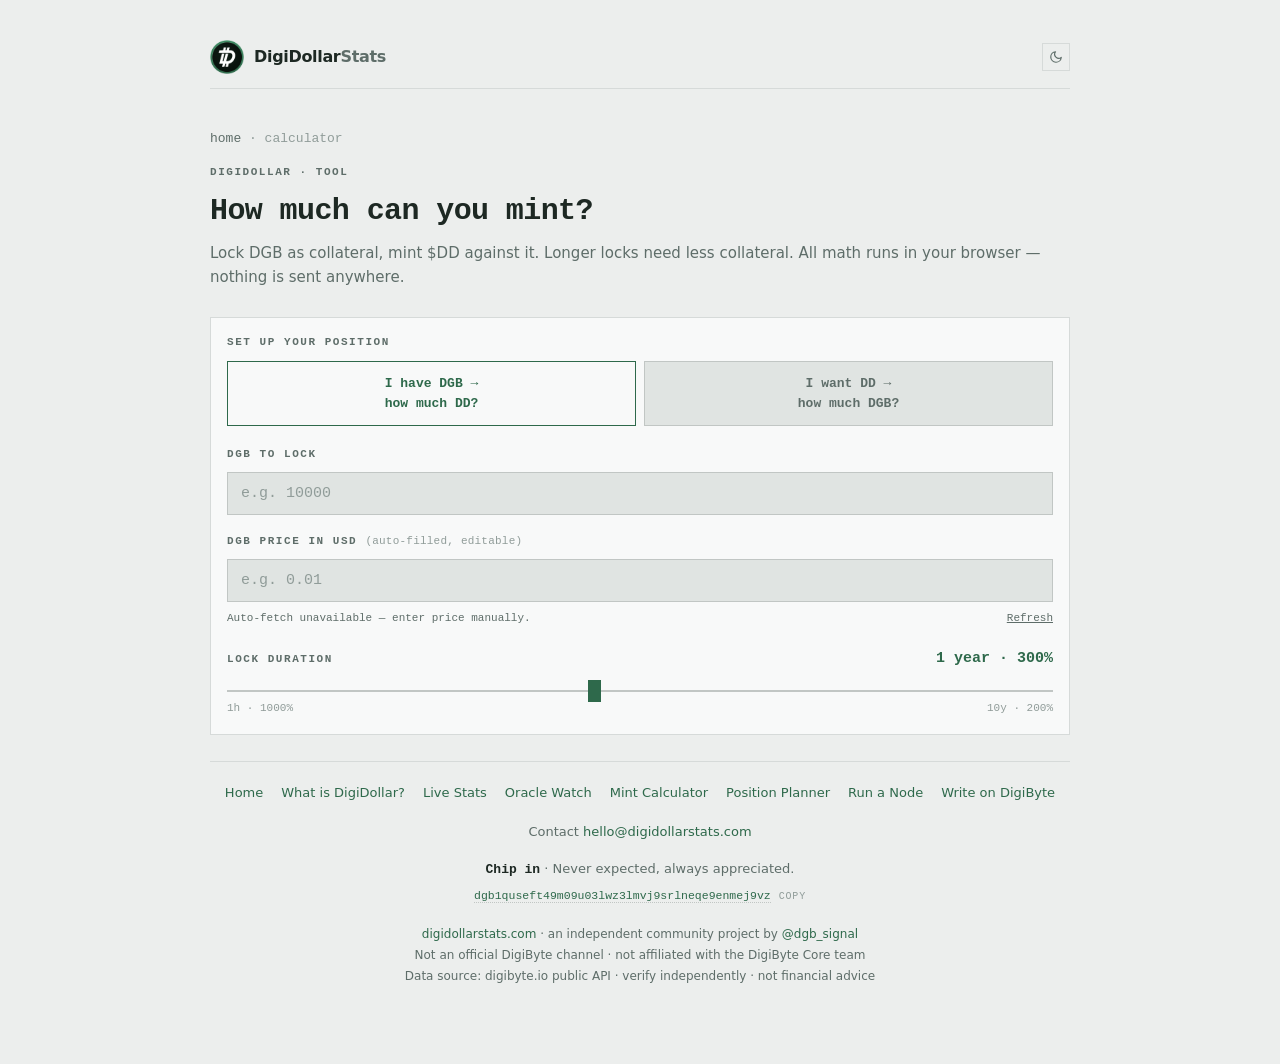
==== commit 58bf21d1: "Footer: add Write on DigiByte link on every page Co-Authored-By: Claude Opus 5.5 <noreply@anthropic." ====
--- a/calculator.html
+++ b/calculator.html
@@ -44,209 +44,8 @@
 <link rel="preconnect" href="https://fonts.gstatic.com" crossorigin>
 <link href="https://fonts.googleapis.com/css2?family=IBM+Plex+Mono:wght@400;600&family=IBM+Plex+Sans:wght@400;600&display=swap" rel="stylesheet">
 
+<link rel="stylesheet" href="/ash.css">
 <style>
-  :root{
-    /* ---- Ash · dark (default) ---- */
-    --field:#1A1D1C;
-    --panel:#232726;
-    --well:#151817;
-    --hover:#1F2322;
-    --rule:#333837;
-    --rule2:#4B5250;
-    --text:#E8ECEA;
-    --muted:#98A29F;
-    --dim:#6B7573;
-    --signal:#7FC9A4;
-    --amber:#D4A96A;
-
-    --mono:'IBM Plex Mono',ui-monospace,monospace;
-    --sans:'IBM Plex Sans',system-ui,sans-serif;
-
-    --t-hero:clamp(40px,13vw,68px);
-    --t-h1:clamp(23px,5.6vw,30px);
-    --t-h2:17px;
-    --t-body:15px;
-    --t-small:13px;
-    --t-micro:11px;
-
-    --gap:26px;
-  }
-  /* ---- Ash · light ---- */
-  html[data-theme="light"]{
-    --field:#ECEEED;
-    --panel:#F8F9F9;
-    --well:#E0E4E2;
-    --hover:#E7EAE9;
-    --rule:#D6DAD9;
-    --rule2:#C1C6C4;
-    --text:#1D2823;
-    --muted:#5E6D69;
-    --dim:#909C99;
-    --signal:#2E694B;
-    --amber:#8B6328;
-  }
-
-  *{box-sizing:border-box;margin:0;padding:0}
-  html{background:var(--field)}
-  body{
-    background:var(--field);
-    color:var(--text);
-    font-family:var(--sans);
-    font-size:var(--t-body);
-    line-height:1.6;
-    -webkit-font-smoothing:antialiased;
-    min-height:100vh;
-    display:flex;flex-direction:column;align-items:center;
-    padding:20px 18px 54px;
-  }
-  .wrap{width:100%;max-width:600px}
-  a{color:var(--signal)}
-  :focus-visible{outline:2px solid var(--signal);outline-offset:2px}
-
-  /* one label treatment for the whole page */
-  .eyebrow{
-    font-family:var(--mono);font-size:var(--t-micro);font-weight:600;
-    letter-spacing:.14em;text-transform:uppercase;color:var(--muted);
-  }
-
-  /* ---------- masthead ---------- */
-  .masthead{
-    display:flex;align-items:center;justify-content:space-between;gap:14px;
-    padding-bottom:14px;border-bottom:1px solid var(--rule);margin-bottom:30px;
-  }
-  .homelink{display:flex;align-items:center;gap:10px;text-decoration:none;color:inherit}
-  .logo{width:34px;height:34px;object-fit:cover;display:block}
-  html[data-theme="dark"]  .logo-lt{display:none}
-  html[data-theme="light"] .logo-dk{display:none}
-  .brand{font-family:var(--sans);font-weight:600;font-size:16px;letter-spacing:-.02em}
-  .brand em{font-style:normal;color:var(--muted)}
-  .status{display:inline-flex;align-items:center;gap:7px;white-space:nowrap}
-  .status .sdot{width:6px;height:6px;background:var(--signal);flex-shrink:0}
-  .controls{display:flex;align-items:center;gap:12px}
-  .themetoggle{
-    width:28px;height:28px;flex-shrink:0;
-    display:flex;align-items:center;justify-content:center;
-    background:transparent;border:1px solid var(--rule);color:var(--muted);
-    cursor:pointer;padding:0;
-  }
-  .themetoggle:hover{color:var(--signal);border-color:var(--rule2)}
-  .themetoggle svg{width:14px;height:14px}
-  html[data-theme="light"] .themetoggle .i-sun{display:none}
-  html[data-theme="dark"]  .themetoggle .i-moon{display:none}
-  .status.err{color:var(--amber)}
-  .status.err .sdot{background:var(--amber)}
-
-  /* ---------- hero ---------- */
-  h1{
-    font-family:var(--mono);font-weight:600;font-size:var(--t-h1);
-    line-height:1.25;letter-spacing:-.02em;margin-bottom:10px;
-  }
-  .lede{color:var(--muted);font-size:var(--t-body);max-width:54ch;margin-bottom:28px}
-
-  .readout{
-    background:var(--panel);border:1px solid var(--rule);
-    padding:22px 20px 20px;position:relative;margin-bottom:var(--gap);
-  }
-  .readout .eyebrow{display:block;margin-bottom:12px}
-  .supply{
-    font-family:var(--mono);font-weight:600;font-size:var(--t-hero);
-    line-height:1;letter-spacing:-.035em;font-variant-numeric:tabular-nums;
-    word-break:break-word;
-  }
-  .supply .unit{font-size:.26em;letter-spacing:0;color:var(--accent, var(--muted));margin-left:.4em;font-weight:400;white-space:nowrap}
-  .updated{color:var(--muted);font-size:var(--t-small);margin-top:14px;font-family:var(--mono)}
-
-  /* ---------- signature: collateral bar ---------- */
-  .backing{margin-top:20px;padding-top:18px;border-top:1px solid var(--rule)}
-  .backingtop{display:flex;justify-content:space-between;align-items:baseline;gap:12px;margin-bottom:9px}
-  .backingval{font-family:var(--mono);font-weight:600;font-size:var(--t-h2);font-variant-numeric:tabular-nums}
-  .track{position:relative;height:12px;background:var(--well);border:1px solid var(--rule)}
-  .fill{position:absolute;inset:1px auto 1px 1px;width:0;background:var(--signal)}
-  @media (prefers-reduced-motion:no-preference){.fill{transition:width .5s ease-out}}
-  .fill.warn{background:var(--amber)}
-  .tick{position:absolute;top:-4px;bottom:-4px;left:25%;width:1px;background:var(--accent, var(--rule2))}
-  .scale{
-    display:flex;justify-content:space-between;margin-top:7px;
-    font-family:var(--mono);font-size:10px;color:var(--muted);letter-spacing:.04em;
-  }
-  .scale .mid{position:absolute;left:25%;transform:translateX(-50%)}
-  .scalewrap{position:relative}
-  .backingnote{color:var(--muted);font-size:var(--t-small);margin-top:12px}
-
-  /* ---------- figures ---------- */
-  .figs{display:grid;grid-template-columns:1fr 1fr;gap:12px;margin-bottom:var(--gap)}
-  .fig{background:var(--panel);border:1px solid var(--rule);padding:15px;position:relative}
-  .fig .sharebtn{top:10px;right:10px}
-  .fig.sharing .eyebrow{padding-right:26px}
-  a.fig{display:block;text-decoration:none;color:inherit}
-  a.fig .go{position:absolute;right:12px;bottom:11px;color:var(--rule2);font-family:var(--mono);font-size:var(--t-small);line-height:1}
-  a.fig:hover{border-color:var(--rule2)}
-  a.fig:hover .go{color:var(--accent, var(--signal))}
-  .fig .eyebrow{display:block;margin-bottom:8px}
-  .fig .eyebrow .coin{width:13px;height:13px;vertical-align:-2px;margin-right:6px}
-  .figv{
-    display:block;font-family:var(--mono);font-weight:600;font-size:var(--t-h2);
-    line-height:1.2;font-variant-numeric:tabular-nums;word-break:break-word;
-  }
-
-  /* ---------- status panel ---------- */
-  .panel{background:var(--panel);border:1px solid var(--rule);padding:16px;margin-bottom:var(--gap)}
-  .panel .eyebrow{display:block;margin-bottom:10px}
-  .srow{
-    display:flex;justify-content:space-between;align-items:baseline;gap:16px;
-    padding:10px 0;border-bottom:1px solid var(--rule);
-  }
-  .srow .k{color:var(--muted);font-size:var(--t-small)}
-  .srow .v{
-    font-family:var(--mono);font-weight:600;font-size:var(--t-small);
-    font-variant-numeric:tabular-nums;text-align:right;
-  }
-  .srow .v.warn{color:var(--amber)}
-
-  details.notes{margin-top:2px}
-  details.notes summary{
-    cursor:pointer;list-style:none;padding:12px 0;color:var(--muted);
-    font-size:var(--t-small);font-family:var(--mono);
-  }
-  details.notes summary::-webkit-details-marker{display:none}
-  details.notes summary::after{content:" [+]";color:var(--rule2)}
-  details.notes[open] summary::after{content:" [–]"}
-  details.notes ul{list-style:none;padding-bottom:8px}
-  details.notes li{color:var(--muted);font-size:var(--t-small);padding:7px 0;border-top:1px solid var(--rule)}
-  details.notes li b{color:var(--text);font-weight:600;font-family:var(--mono)}
-
-  /* ---------- tools ---------- */
-  .tools{border-top:1px solid var(--rule);margin-bottom:var(--gap)}
-  .tools .eyebrow{display:block;padding:16px 0 4px}
-  .tool{
-    display:block;text-decoration:none;color:inherit;
-    padding:15px 30px 15px 0;border-bottom:1px solid var(--rule);position:relative;
-  }
-  .tool h3{font-family:var(--mono);font-weight:600;font-size:var(--t-h2);letter-spacing:-.01em;margin-bottom:4px}
-  .tool p{color:var(--muted);font-size:var(--t-small);max-width:56ch}
-  .tool .go{position:absolute;right:2px;top:16px;color:var(--rule2);font-family:var(--mono)}
-  .tool:hover{background:var(--hover)}
-  .tool:hover .go{color:var(--accent, var(--signal))}
-  .tool:hover h3{color:var(--signal)}
-
-  /* ---------- house rules ---------- */
-  .house{
-    border-left:2px solid var(--rule2);padding:2px 0 2px 16px;
-    color:var(--muted);font-size:var(--t-small);margin-bottom:34px;
-  }
-  .house b{color:var(--text);font-weight:600;font-family:var(--mono)}
-
-  /* ---------- share ---------- */
-  .sharebtn{
-    position:absolute;top:16px;right:16px;width:28px;height:28px;
-    display:flex;align-items:center;justify-content:center;
-    background:transparent;border:1px solid var(--rule);color:var(--muted);
-    cursor:pointer;padding:0;
-  }
-  .sharebtn:hover{color:var(--signal);border-color:var(--rule2)}
-  .sharebtn svg{width:14px;height:14px}
-  .sharebtn.ok{color:var(--signal);border-color:var(--rule2)}
-
   /* ---------- calculator page only ---------- */
   .crumb{font-family:var(--mono);font-size:var(--t-small);color:var(--dim);margin-bottom:14px}
   .crumb a{color:var(--muted);text-decoration:none}
@@ -268,7 +67,10 @@
   }
   input[type=text]:focus,input[type=date]:focus{outline:none;border-color:var(--signal)}
   input::placeholder{color:var(--dim);font-weight:400}
-  input[type=date]{color-scheme:dark}
+  input[type=date]{
+    -webkit-appearance:none;appearance:none;min-width:0;max-width:100%;
+    text-align:left;color-scheme:dark;
+  }
   html[data-theme="light"] input[type=date]{color-scheme:light}
 
   input[type=range]{
@@ -355,35 +157,6 @@
   .panel .house{margin:18px 0 0}
   .house.amber{border-left-color:var(--amber)}
   .house.amber b{color:var(--amber)}
-  /* ---------- footer ---------- */
-  footer{border-top:1px solid var(--rule);padding-top:20px;color:var(--muted);font-size:12px;line-height:1.75;text-align:center}
-  .footnav{display:flex;flex-wrap:wrap;justify-content:center;gap:6px 18px;margin-bottom:16px;font-size:var(--t-small)}
-  .footnav a{text-decoration:none}
-  .footnav a:hover{text-decoration:underline}
-  .footcontact{margin-bottom:14px;font-size:var(--t-small)}
-  .footcontact a{text-decoration:none}
-  .footdonate{margin-bottom:16px;font-size:var(--t-small);line-height:1.9}
-  .footdonate .fdlabel{color:var(--text);font-weight:600;font-family:var(--mono)}
-  .fdaddr{
-    font-family:var(--mono);font-size:11.5px;color:var(--signal);cursor:pointer;
-    word-break:break-all;border-bottom:1px dotted var(--rule2);
-  }
-  .fdaddr:hover{color:var(--text)}
-  .fdhint{font-family:var(--mono);font-size:10px;letter-spacing:.08em;text-transform:uppercase;color:var(--dim);margin-left:8px;white-space:nowrap}
-  .fdhint.ok{color:var(--signal)}
-  footer a{text-decoration:none}
-  footer a:hover{text-decoration:underline}
-
-  /* ---------- desktop ---------- */
-  @media (min-width:900px){
-    body{padding:40px 24px 76px}
-    .wrap{max-width:860px}
-    .masthead{margin-bottom:40px}
-    .figs{grid-template-columns:repeat(4,1fr)}
-    .fig{padding:16px}
-    .tools{display:grid;grid-template-columns:1fr 1fr;gap:0 40px;align-items:start}
-    .tools .eyebrow{grid-column:1 / -1}
-  }
 </style>
 
 <script type="application/ld+json">
@@ -496,6 +269,7 @@
       <a href="/calculator">Mint Calculator</a>
       <a href="/planner">Position Planner</a>
       <a href="/node">Run a Node</a>
+      <a href="https://write.digidollarstats.com">Write on DigiByte</a>
     </nav>
     <div class="footcontact">Contact <a href="mailto:hello@digidollarstats.com">hello@digidollarstats.com</a></div>
     <div class="footdonate">
--- a/ash.css
+++ b/ash.css
@@ -0,0 +1,235 @@
+/* ash.css — shared design system for digidollarstats.com
+   Page-specific rules stay in each page's own <style> block.
+   Extracted 4 Aug 2026; byte-identical to the block it replaced. */
+
+  :root{
+    /* ---- Ash · dark (default) ---- */
+    --field:#1A1D1C;
+    --panel:#232726;
+    --well:#151817;
+    --hover:#1F2322;
+    --rule:#333837;
+    --rule2:#4B5250;
+    --text:#E8ECEA;
+    --muted:#98A29F;
+    --dim:#6B7573;
+    --signal:#7FC9A4;
+    --amber:#D4A96A;
+
+    --mono:'IBM Plex Mono',ui-monospace,monospace;
+    --sans:'IBM Plex Sans',system-ui,sans-serif;
+
+    --t-hero:clamp(40px,13vw,68px);
+    --t-h1:clamp(23px,5.6vw,30px);
+    --t-h2:17px;
+    --t-body:15px;
+    --t-small:13px;
+    --t-micro:11px;
+
+    --gap:26px;
+  }
+  /* ---- Ash · light ---- */
+  html[data-theme="light"]{
+    --field:#ECEEED;
+    --panel:#F8F9F9;
+    --well:#E0E4E2;
+    --hover:#E7EAE9;
+    --rule:#D6DAD9;
+    --rule2:#C1C6C4;
+    --text:#1D2823;
+    --muted:#5E6D69;
+    --dim:#909C99;
+    --signal:#2E694B;
+    --amber:#8B6328;
+  }
+
+  *{box-sizing:border-box;margin:0;padding:0}
+  html{background:var(--field)}
+  body{
+    background:var(--field);
+    color:var(--text);
+    font-family:var(--sans);
+    font-size:var(--t-body);
+    line-height:1.6;
+    -webkit-font-smoothing:antialiased;
+    min-height:100vh;
+    display:flex;flex-direction:column;align-items:center;
+    padding:20px 18px 54px;
+  }
+  .wrap{width:100%;max-width:600px}
+  a{color:var(--signal)}
+  :focus-visible{outline:2px solid var(--signal);outline-offset:2px}
+
+  /* one label treatment for the whole page */
+  .eyebrow{
+    font-family:var(--mono);font-size:var(--t-micro);font-weight:600;
+    letter-spacing:.14em;text-transform:uppercase;color:var(--muted);
+  }
+
+  /* ---------- masthead ---------- */
+  .masthead{
+    display:flex;align-items:center;justify-content:space-between;gap:14px;
+    padding-bottom:14px;border-bottom:1px solid var(--rule);margin-bottom:30px;
+  }
+  .homelink{display:flex;align-items:center;gap:10px;text-decoration:none;color:inherit}
+  .logo{width:34px;height:34px;object-fit:cover;display:block}
+  html[data-theme="dark"]  .logo-lt{display:none}
+  html[data-theme="light"] .logo-dk{display:none}
+  .brand{font-family:var(--sans);font-weight:600;font-size:16px;letter-spacing:-.02em}
+  .brand em{font-style:normal;color:var(--muted)}
+  .status{display:inline-flex;align-items:center;gap:7px;white-space:nowrap}
+  .status .sdot{width:6px;height:6px;background:var(--signal);flex-shrink:0}
+  .controls{display:flex;align-items:center;gap:12px}
+  .themetoggle{
+    width:28px;height:28px;flex-shrink:0;
+    display:flex;align-items:center;justify-content:center;
+    background:transparent;border:1px solid var(--rule);color:var(--muted);
+    cursor:pointer;padding:0;
+  }
+  .themetoggle:hover{color:var(--signal);border-color:var(--rule2)}
+  .themetoggle svg{width:14px;height:14px}
+  html[data-theme="light"] .themetoggle .i-sun{display:none}
+  html[data-theme="dark"]  .themetoggle .i-moon{display:none}
+  .status.err{color:var(--amber)}
+  .status.err .sdot{background:var(--amber)}
+
+  /* ---------- hero ---------- */
+  h1{
+    font-family:var(--mono);font-weight:600;font-size:var(--t-h1);
+    line-height:1.25;letter-spacing:-.02em;margin-bottom:10px;
+  }
+  .lede{color:var(--muted);font-size:var(--t-body);max-width:54ch;margin-bottom:28px}
+
+  .readout{
+    background:var(--panel);border:1px solid var(--rule);
+    padding:22px 20px 20px;position:relative;margin-bottom:var(--gap);
+  }
+  .readout .eyebrow{display:block;margin-bottom:12px}
+  .supply{
+    font-family:var(--mono);font-weight:600;font-size:var(--t-hero);
+    line-height:1;letter-spacing:-.035em;font-variant-numeric:tabular-nums;
+    word-break:break-word;
+  }
+  .supply .unit{font-size:.26em;letter-spacing:0;color:var(--accent, var(--muted));margin-left:.4em;font-weight:400;white-space:nowrap}
+  .updated{color:var(--muted);font-size:var(--t-small);margin-top:14px;font-family:var(--mono)}
+
+  /* ---------- signature: collateral bar ---------- */
+  .backing{margin-top:20px;padding-top:18px;border-top:1px solid var(--rule)}
+  .backingtop{display:flex;justify-content:space-between;align-items:baseline;gap:12px;margin-bottom:9px}
+  .backingval{font-family:var(--mono);font-weight:600;font-size:var(--t-h2);font-variant-numeric:tabular-nums}
+  .track{position:relative;height:12px;background:var(--well);border:1px solid var(--rule)}
+  .fill{position:absolute;inset:1px auto 1px 1px;width:0;background:var(--signal)}
+  @media (prefers-reduced-motion:no-preference){.fill{transition:width .5s ease-out}}
+  .fill.warn{background:var(--amber)}
+  .tick{position:absolute;top:-4px;bottom:-4px;left:25%;width:1px;background:var(--accent, var(--rule2))}
+  .scale{
+    display:flex;justify-content:space-between;margin-top:7px;
+    font-family:var(--mono);font-size:10px;color:var(--muted);letter-spacing:.04em;
+  }
+  .scale .mid{position:absolute;left:25%;transform:translateX(-50%)}
+  .scalewrap{position:relative}
+  .backingnote{color:var(--muted);font-size:var(--t-small);margin-top:12px}
+
+  /* ---------- figures ---------- */
+  .figs{display:grid;grid-template-columns:1fr 1fr;gap:12px;margin-bottom:var(--gap)}
+  .fig{background:var(--panel);border:1px solid var(--rule);padding:15px;position:relative}
+  .fig .sharebtn{top:10px;right:10px}
+  .fig.sharing .eyebrow{padding-right:26px}
+  a.fig{display:block;text-decoration:none;color:inherit}
+  a.fig .go{position:absolute;right:12px;bottom:11px;color:var(--rule2);font-family:var(--mono);font-size:var(--t-small);line-height:1}
+  a.fig:hover{border-color:var(--rule2)}
+  a.fig:hover .go{color:var(--accent, var(--signal))}
+  .fig .eyebrow{display:block;margin-bottom:8px}
+  .fig .eyebrow .coin{width:13px;height:13px;vertical-align:-2px;margin-right:6px}
+  .figv{
+    display:block;font-family:var(--mono);font-weight:600;font-size:var(--t-h2);
+    line-height:1.2;font-variant-numeric:tabular-nums;word-break:break-word;
+  }
+
+  /* ---------- status panel ---------- */
+  .panel{background:var(--panel);border:1px solid var(--rule);padding:16px;margin-bottom:var(--gap)}
+  .panel .eyebrow{display:block;margin-bottom:10px}
+  .srow{
+    display:flex;justify-content:space-between;align-items:baseline;gap:16px;
+    padding:10px 0;border-bottom:1px solid var(--rule);
+  }
+  .srow .k{color:var(--muted);font-size:var(--t-small)}
+  .srow .v{
+    font-family:var(--mono);font-weight:600;font-size:var(--t-small);
+    font-variant-numeric:tabular-nums;text-align:right;
+  }
+  .srow .v.warn{color:var(--amber)}
+
+  details.notes{margin-top:2px}
+  details.notes summary{
+    cursor:pointer;list-style:none;padding:12px 0;color:var(--muted);
+    font-size:var(--t-small);font-family:var(--mono);
+  }
+  details.notes summary::-webkit-details-marker{display:none}
+  details.notes summary::after{content:" [+]";color:var(--rule2)}
+  details.notes[open] summary::after{content:" [–]"}
+  details.notes ul{list-style:none;padding-bottom:8px}
+  details.notes li{color:var(--muted);font-size:var(--t-small);padding:7px 0;border-top:1px solid var(--rule)}
+  details.notes li b{color:var(--text);font-weight:600;font-family:var(--mono)}
+
+  /* ---------- tools ---------- */
+  .tools{border-top:1px solid var(--rule);margin-bottom:var(--gap)}
+  .tools .eyebrow{display:block;padding:16px 0 4px}
+  .tool{
+    display:block;text-decoration:none;color:inherit;
+    padding:15px 30px 15px 0;border-bottom:1px solid var(--rule);position:relative;
+  }
+  .tool h3{font-family:var(--mono);font-weight:600;font-size:var(--t-h2);letter-spacing:-.01em;margin-bottom:4px}
+  .tool p{color:var(--muted);font-size:var(--t-small);max-width:56ch}
+  .tool .go{position:absolute;right:2px;top:16px;color:var(--rule2);font-family:var(--mono)}
+  .tool:hover{background:var(--hover)}
+  .tool:hover .go{color:var(--accent, var(--signal))}
+  .tool:hover h3{color:var(--signal)}
+
+  /* ---------- house rules ---------- */
+  .house{
+    border-left:2px solid var(--rule2);padding:2px 0 2px 16px;
+    color:var(--muted);font-size:var(--t-small);margin-bottom:34px;
+  }
+  .house b{color:var(--text);font-weight:600;font-family:var(--mono)}
+
+  /* ---------- share ---------- */
+  .sharebtn{
+    position:absolute;top:16px;right:16px;width:28px;height:28px;
+    display:flex;align-items:center;justify-content:center;
+    background:transparent;border:1px solid var(--rule);color:var(--muted);
+    cursor:pointer;padding:0;
+  }
+  .sharebtn:hover{color:var(--signal);border-color:var(--rule2)}
+  .sharebtn svg{width:14px;height:14px}
+  .sharebtn.ok{color:var(--signal);border-color:var(--rule2)}
+
+  /* ---------- footer ---------- */
+  footer{border-top:1px solid var(--rule);padding-top:20px;color:var(--muted);font-size:12px;line-height:1.75;text-align:center}
+  .footnav{display:flex;flex-wrap:wrap;justify-content:center;gap:6px 18px;margin-bottom:16px;font-size:var(--t-small)}
+  .footnav a{text-decoration:none}
+  .footnav a:hover{text-decoration:underline}
+  .footcontact{margin-bottom:14px;font-size:var(--t-small)}
+  .footcontact a{text-decoration:none}
+  .footdonate{margin-bottom:16px;font-size:var(--t-small);line-height:1.9}
+  .footdonate .fdlabel{color:var(--text);font-weight:600;font-family:var(--mono)}
+  .fdaddr{
+    font-family:var(--mono);font-size:11.5px;color:var(--signal);cursor:pointer;
+    word-break:break-all;border-bottom:1px dotted var(--rule2);
+  }
+  .fdaddr:hover{color:var(--text)}
+  .fdhint{font-family:var(--mono);font-size:10px;letter-spacing:.08em;text-transform:uppercase;color:var(--dim);margin-left:8px;white-space:nowrap}
+  .fdhint.ok{color:var(--signal)}
+  footer a{text-decoration:none}
+  footer a:hover{text-decoration:underline}
+
+  /* ---------- desktop ---------- */
+  @media (min-width:900px){
+    body{padding:40px 24px 76px}
+    .wrap{max-width:860px}
+    .masthead{margin-bottom:40px}
+    .figs{grid-template-columns:repeat(4,1fr)}
+    .fig{padding:16px}
+    .tools{display:grid;grid-template-columns:1fr 1fr;gap:0 40px;align-items:start}
+    .tools .eyebrow{grid-column:1 / -1}
+  }
